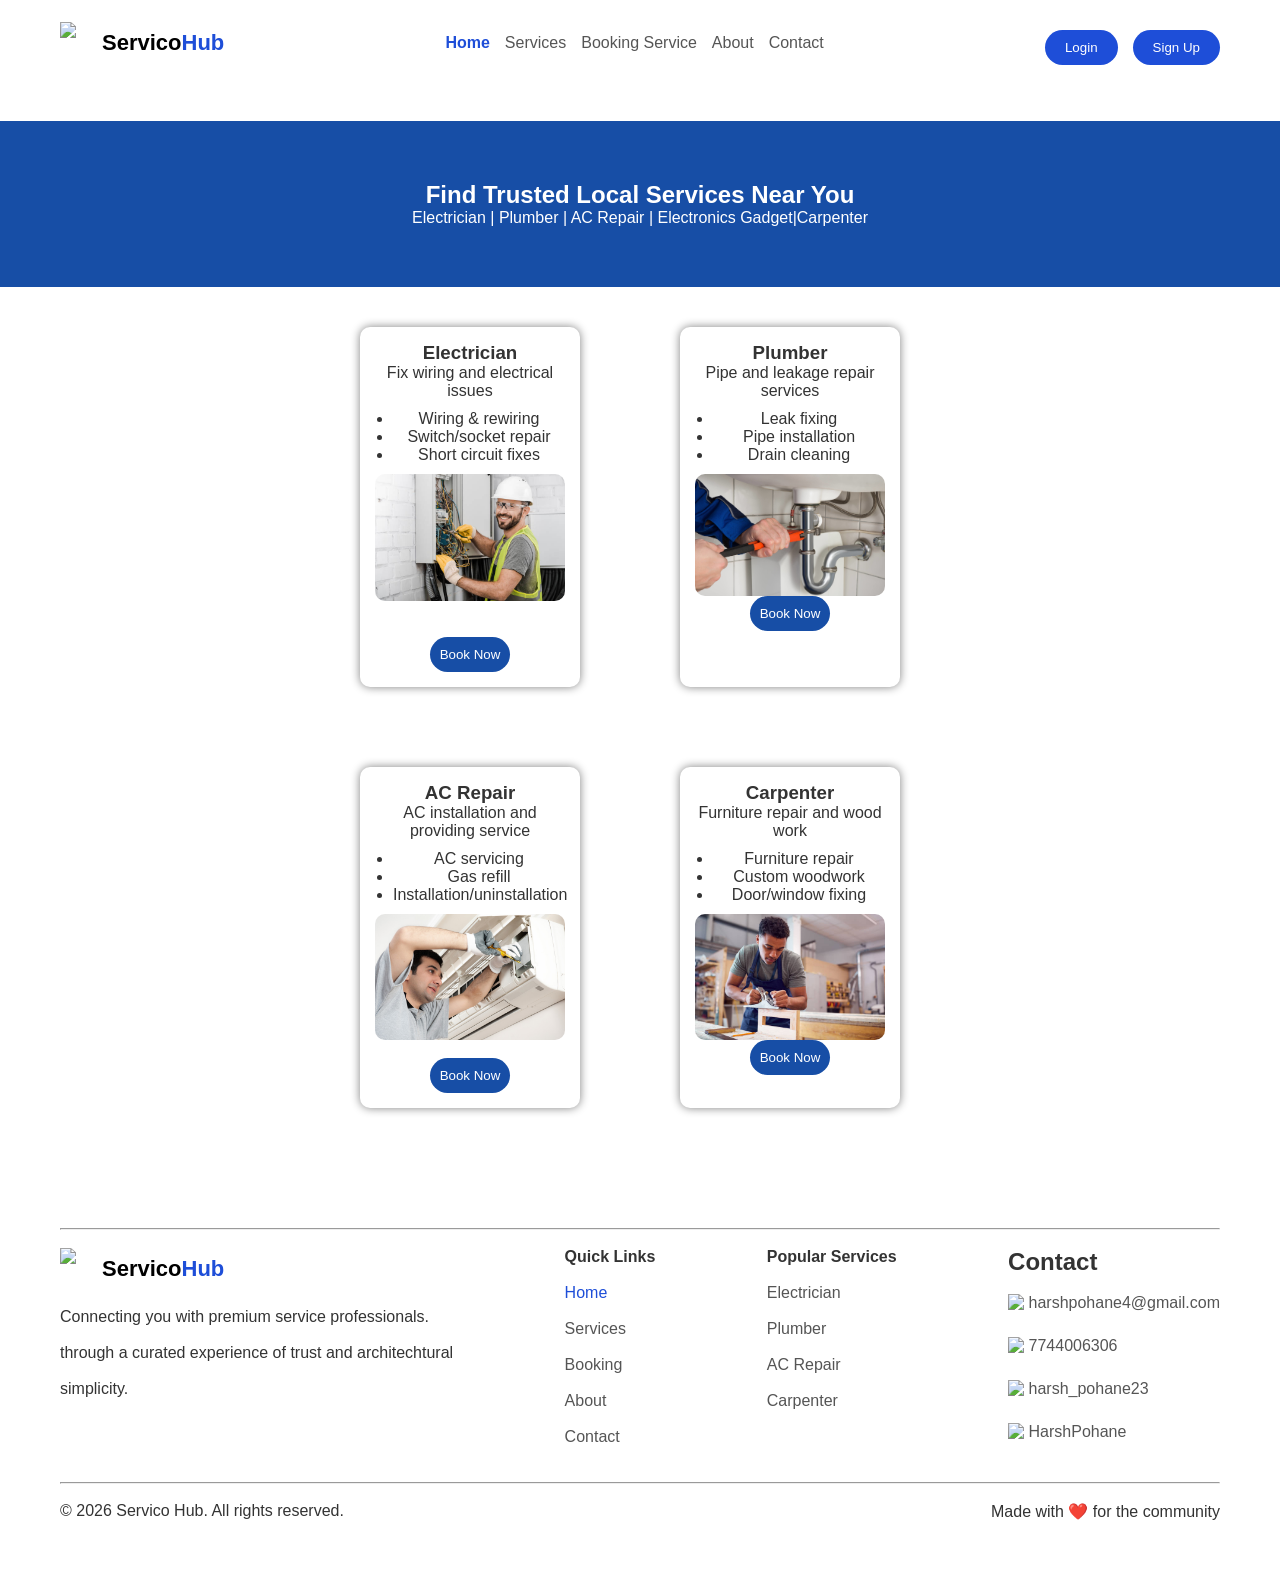
==== index.html @ 4ee557d3 "add readme.md file" ====
<!DOCTYPE html>
<html>
<head>
<title>Local Services Finder</title>
<link rel="stylesheet" href="./css/header-footer.css">
<link rel="stylesheet" href="./css/home.css">
</head>

<body>

<header class="navbar">
  <div class="logo">
    <img src="https://img.icons8.com/fluency/48/service.png" alt="logo">
   <a href="./index.html" class="logo-decoration"> <span style="color:black;">Servico</span><span style="color:#1e4ed8;">Hub</span></a>
  </div>
  <nav>
    <a href="./index.html"class="active">Home</a>
    <a href="./pages/service.html">Services</a>
     <a href="./pages/booking.html">Booking Service</a>
    <a href="./pages/about.html">About</a>
    <a href="./pages/contact.html" >Contact</a>
  </nav>
   <nav>
  <button class="btn-primary">Login</button>
  <button class="btn-primary">Sign Up</button>
  </nav>
</header><br><br>
<!--ServicesNames-->
<section class="ServicesNames">
<h2>Find Trusted Local Services Near You</h2>
<p>Electrician | Plumber | AC Repair | Electronics Gadget|Carpenter</p>
</section>

<!-- Services Cards -->
<section class="services">

<div class="card">
<h3>Electrician</h3>
<p>Fix wiring and electrical issues</p>
  <ul>
    <li>Wiring & rewiring</li>
    <li>Switch/socket repair</li>
    <li>Short circuit fixes</li>
  </ul>
<img src="../images/electrician.png" alt="Electrician">
<br>
<br>
<a href="booking.html"><button>Book Now</button></a>
</div>

<div class="card">
<h3>Plumber</h3>
<p>Pipe and leakage repair services</p>
  <ul>
    <li>Leak fixing</li>
    <li>Pipe installation</li>
    <li>Drain cleaning</li>
  </ul>
<img src="../images/plumbing.png" alt="Plumbing">
<a href="booking.html"><button>Book Now</button></a>
</div>

<div class="card">
<h3>AC Repair</h3>
<p>AC installation and providing service</p>
  <ul>
    <li>AC servicing</li>
    <li>Gas refill</li>
    <li>Installation/uninstallation</li>
  </ul>
<img src="../images/ac-repair.png" alt="AC Repair">
</br>
<a href="booking.html"><button>Book Now</button></a>
</div>

<div class="card">
<h3>Carpenter</h3>
<p>Furniture repair and wood work</p>
  <ul>
    <li>Furniture repair</li>
    <li>Custom woodwork</li>
    <li>Door/window fixing</li>
  </ul>
<img src="../images/carpentry.png" alt="Carpentry">
<a href="booking.html"><button>Book Now</button></a>
</div>

</section>
<footer><hr><br>
  <div class="footer-container">

    <div class="footer-brand">
      <div class="logo">
    <img src="https://img.icons8.com/fluency/48/service.png" alt="logo">
   <a href="./index.html" class="logo-decoration"> <span style="color:black;">Servico<span style="color:#1e4ed8;">Hub</span></span></a>
  </div><br>
      <p>Connecting you with premium service professionals.<br><br>
        through a curated experience of trust and architechtural <br><br> simplicity.
      </p>
    </div>

    <div>
      <h4>Quick Links</h4><br>
      <p><a href="./index.html" class="active-open">Home</a></p><br>
      <p><a href="./pages/service.html" class="text-color">Services</a></p><br>
      <p><a href="./pages/booking.html" class="text-color">Booking</a></p><br>
      <p><a href="./pages/about.html" class="text-color">About</a></p><br>
      <p><a href="./pages/contact.html" class="text-color">Contact</a></p><br>
    </div>

    <div>
      <h4>Popular Services</h4><br>
      <p><a href="./pages/service.html#Electrician" class="text-color">Electrician</a></p><br>
      <p><a href="./pages/service.html#Plumber" class="text-color">Plumber</a></p><br>
      <p><a href="./pages/service.html#AC Repair" class="text-color">AC Repair</a></p><br>
      <p><a href="./pages/service.html#Carpenter" class="text-color">Carpenter</a></p><br>
    </div> 
  <div >
        <h2>Contact</h2><br>
        <div class="footer-contact">
          <img src="./images/contactmail.jpg" height="25px"/>&nbsp;
        <p><a href="mailto:harshpohane4@gmail.com" class="text-color">harshpohane4@gmail.com</a> </p></div><br>
        <div class="footer-contact">
           <img src="./images/contactphone.png" height="25px"/>&nbsp; 
        <p><a href="tel:7744006306" class="text-color">7744006306</a></p><br>
        </div><br>
        <div class="footer-contact">
           <img src="./images/instagram.png" height="25px"/>&nbsp; 
        <p><a href="http://www.instagram.com/yourusername" target="_blank" class="text-color">harsh_pohane23</a></p><br>
        </div><br>
        <div class="footer-contact">
           <img src="./images/github.png" height="25px"/>&nbsp; 
        <p><a href="https://github.com/HarshPohane" class="text-color">HarshPohane
</a></p><br>
        </div>
      </div>
  </div><br>
  <hr><br>
  <div class="copyright">
  <p>© 2026 Servico Hub. All rights reserved.</p>
  <p>Made with ❤️ for the community</p>
  </div><br>
</footer>

</body>
</html>
---- css/header-footer.css ----
* {
  margin: 0;
  padding: 0;
  box-sizing: border-box;
  font-family: Arial, sans-serif;
}

body {
  background: #f5f7fb;
  color: #333;
}

.navbar {
  display: flex;
  justify-content: space-between;
  align-items: center;
  padding: 20px 60px;
  background: white;
  flex-wrap: wrap;
}

.logo {
  display: flex;
  align-items: center;
  gap: 10px;
  font-weight: bold;
  font-size: 20px;
}

.logo img {
  width: 32px;
}

nav {
  display: flex;
  gap: 15px;
}

nav a {
  text-decoration: none;
  color: #555;
}

nav .active {
  color: #1e4ed8;
  font-weight: bold;
}

.btn-primary {
  background: #1e4ed8;
  color: white;
  padding: 10px 20px;
  border: none;
  border-radius: 25px;
  cursor: pointer;
}
footer {
  padding: 40px 60px;
  margin-top: 40px;
}

.footer-container {

  display: flex;
  justify-content: space-between;
  gap: 5px;
}

footer input {
  padding: 10px;
  width: 100%;
  margin: 10px 0;
}

footer .btn-primary {
  width: 100%;
}
.servico{
   gap: 1px;
}
.text-color{
    text-decoration: none;
    color: #555;
}
  .footer-contact{
    display: flex;
  }
  .copyright{
    display: flex;
    justify-content: space-between;

  }
  .logo-decoration{
text-decoration: none;
  }
 @media (max-width: 992px) {
  .contact-container {
    flex-direction: column;
  }

  .footer-container {
    flex-wrap: wrap;
  }

  .hero h1 {
    font-size: 36px;
  }
}
.active-open{
    text-decoration: none;
    color:#1e4ed8;
  }

@media (max-width: 600px) {
  .navbar {
    padding: 15px 20px;
    flex-direction: column;
    align-items: flex-start;
    gap: 10px;
  }

  nav {
    flex-wrap: wrap;
  }

  .hero {
    padding: 20px;
  }

  .hero h1 {
    font-size: 28px;
  }

  .hero p {
    font-size: 14px;
  }

  .contact-container {
    padding: 20px;
  }

  .row {
    flex-direction: column;
  }

  footer {
    padding: 20px;
  }

  .footer-container {
    flex-direction: column;
  }
}
---- css/home.css ----
/* Body */
body{
font-family: Arial;
margin:0;
background:white;
}


.logo{
color:white;
font-size:22px;
font-weight:bold;
}

.nav-links a{
color:white;
text-decoration:none;
margin:0 10px;
}

.nav-links a:hover{
color:#F97A00;
}

/* ServicesNames Section */
.ServicesNames{
background: #174ea6;
color:white;
text-align:center;
padding:60px;
}

/* Services Section */
.services{
display:grid;
grid-template-columns: repeat(2, 240px);

justify-content:center;
gap:80px;
padding:40px;

}

/* Card Design */
.card{
background:white;
width:220px;
padding:15px;
text-align:center;
border-radius:10px;
box-shadow:0 0 10px gray;

display: flex;
  flex-direction: column;
  
}

.card img{
width:100%;
border-radius:10px;
}

.card ul {
  padding-left: 18px;
  margin: 10px 0;
}

.card button {
  margin-top: auto;
}
/* Button */
button{
background:#174ea6;
color:white;
border:none;
padding:10px;
cursor:pointer;
margin-top:10px;
border-radius: 30px;
}

button:hover{
background:;
}
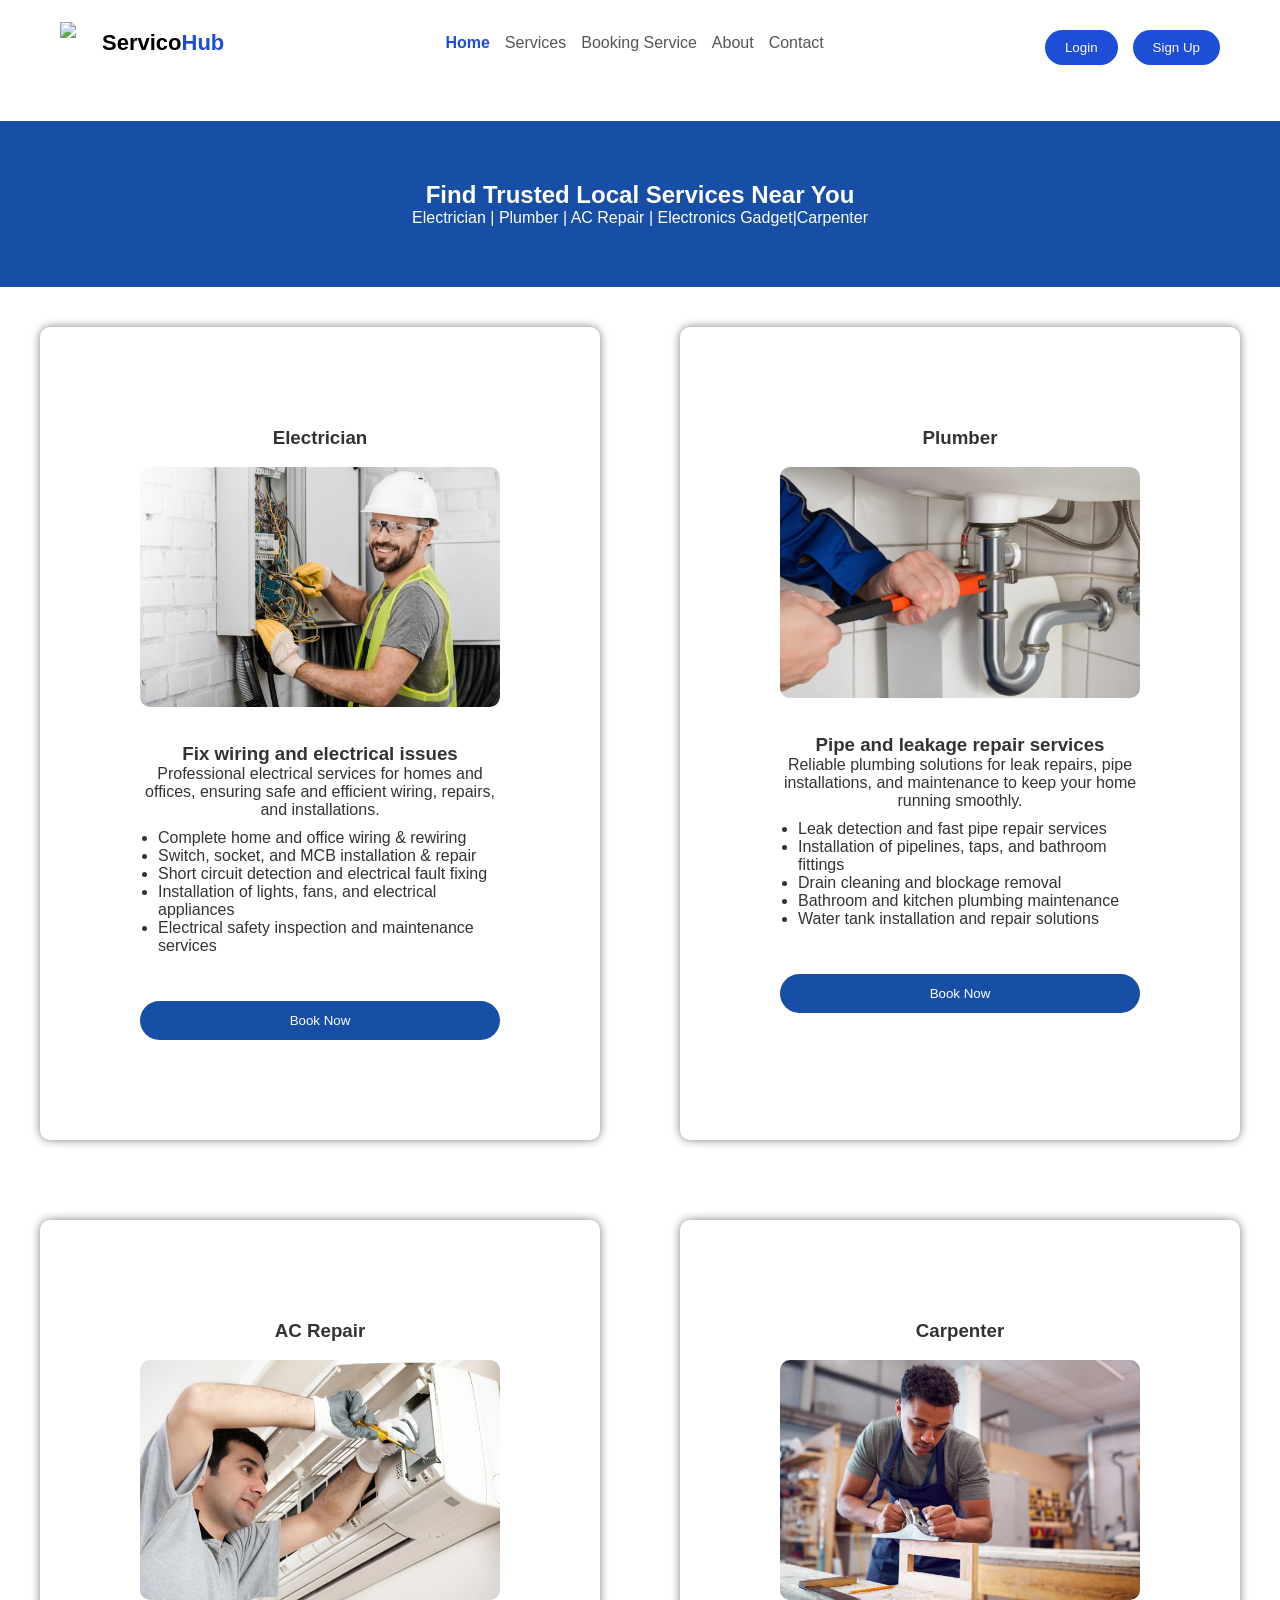
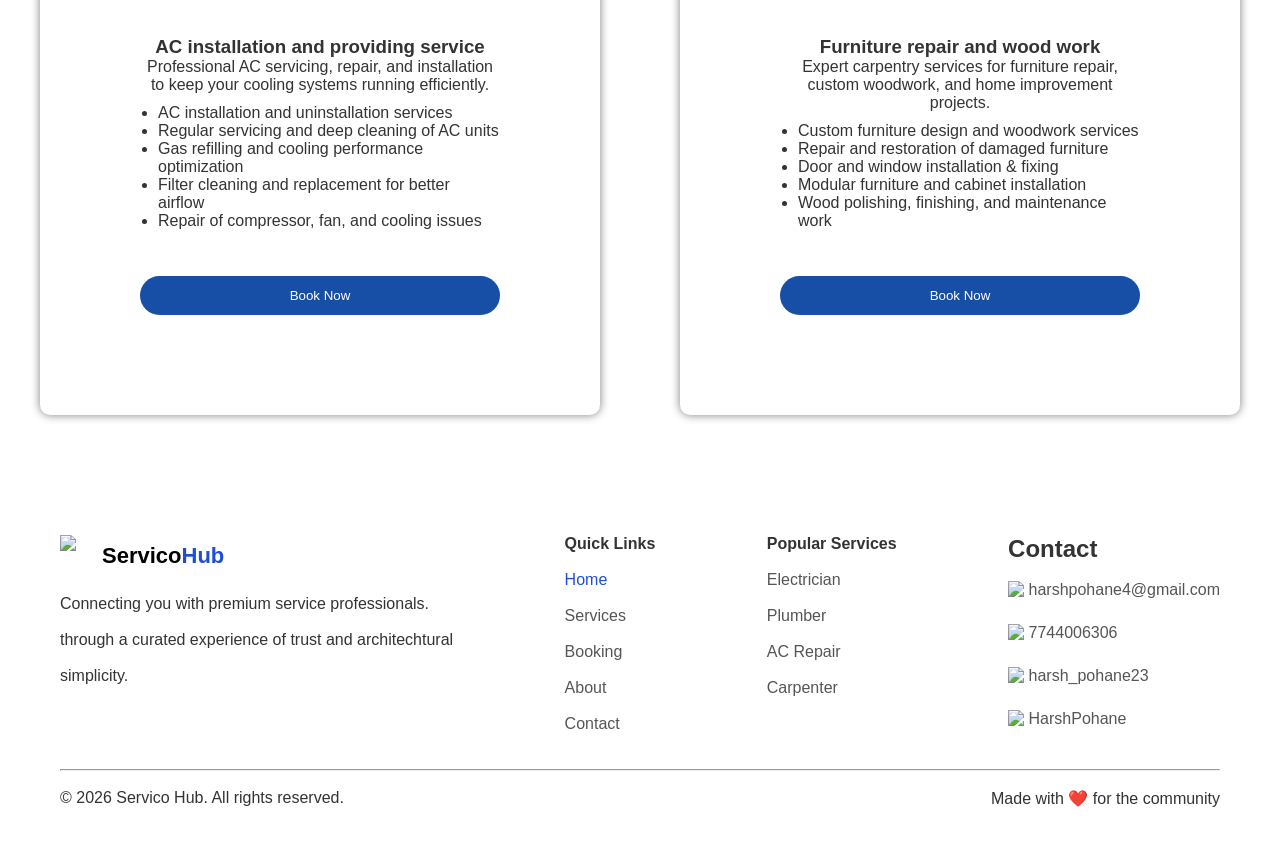
==== commit bb9af797: "added css changes for description allignment" ====
--- a/index.html
+++ b/index.html
@@ -35,58 +35,73 @@
 <section class="services">
 
 <div class="card">
-<h3>Electrician</h3>
-<p>Fix wiring and electrical issues</p>
-  <ul>
-    <li>Wiring & rewiring</li>
-    <li>Switch/socket repair</li>
-    <li>Short circuit fixes</li>
-  </ul>
-<img src="../images/electrician.png" alt="Electrician">
+<h3>Electrician</h3><br>
+<img src="../images/electrician.png" alt="Electrician" class="card-image"><br><br>
+<h3>Fix wiring and electrical issues</h3>
+<p>Professional electrical services for homes and offices, ensuring safe and efficient wiring, repairs, and installations.</p>
+<ul>
+  <li>Complete home and office wiring & rewiring</li>
+  <li>Switch, socket, and MCB installation & repair</li>
+  <li>Short circuit detection and electrical fault fixing</li>
+  <li>Installation of lights, fans, and electrical appliances</li>
+  <li>Electrical safety inspection and maintenance services</li>
+</ul>
 <br>
 <br>
 <a href="booking.html"><button>Book Now</button></a>
 </div>
 
 <div class="card">
-<h3>Plumber</h3>
-<p>Pipe and leakage repair services</p>
-  <ul>
-    <li>Leak fixing</li>
-    <li>Pipe installation</li>
-    <li>Drain cleaning</li>
-  </ul>
-<img src="../images/plumbing.png" alt="Plumbing">
+<h3>Plumber</h3><br>
+<img src="../images/plumbing.png" alt="Plumbing"><br><br>
+<h3>Pipe and leakage repair services</h3>
+<p>Reliable plumbing solutions for leak repairs, pipe installations, and maintenance to keep your home running smoothly.</p>
+<ul>
+  <li>Leak detection and fast pipe repair services</li>
+  <li>Installation of pipelines, taps, and bathroom fittings</li>
+  <li>Drain cleaning and blockage removal</li>
+  <li>Bathroom and kitchen plumbing maintenance</li>
+  <li>Water tank installation and repair solutions</li>
+</ul>
+<br><br>
 <a href="booking.html"><button>Book Now</button></a>
 </div>
 
 <div class="card">
-<h3>AC Repair</h3>
-<p>AC installation and providing service</p>
-  <ul>
-    <li>AC servicing</li>
-    <li>Gas refill</li>
-    <li>Installation/uninstallation</li>
-  </ul>
-<img src="../images/ac-repair.png" alt="AC Repair">
-</br>
+<h3>AC Repair</h3><br>
+<img src="../images/ac-repair.png" alt="AC Repair"><br><br>
+<h3>AC installation and providing service</h3>
+<p>Professional AC servicing, repair, and installation to keep your cooling systems running efficiently.</p>
+<ul>
+  <li>AC installation and uninstallation services</li>
+  <li>Regular servicing and deep cleaning of AC units</li>
+  <li>Gas refilling and cooling performance optimization</li>
+  <li>Filter cleaning and replacement for better airflow</li>
+  <li>Repair of compressor, fan, and cooling issues</li>
+</ul>
+
+</br><br>
 <a href="booking.html"><button>Book Now</button></a>
 </div>
 
 <div class="card">
-<h3>Carpenter</h3>
-<p>Furniture repair and wood work</p>
-  <ul>
-    <li>Furniture repair</li>
-    <li>Custom woodwork</li>
-    <li>Door/window fixing</li>
-  </ul>
-<img src="../images/carpentry.png" alt="Carpentry">
+<h3>Carpenter</h3><br>
+<img src="../images/carpentry.png" alt="Carpentry"><br><br>
+<h3>Furniture repair and wood work</h3>
+<p>Expert carpentry services for furniture repair, custom woodwork, and home improvement projects.</p>
+<ul>
+  <li>Custom furniture design and woodwork services</li>
+  <li>Repair and restoration of damaged furniture</li>
+  <li>Door and window installation & fixing</li>
+  <li>Modular furniture and cabinet installation</li>
+  <li>Wood polishing, finishing, and maintenance work</li>
+</ul>
+<br><br>
 <a href="booking.html"><button>Book Now</button></a>
 </div>
 
 </section>
-<footer><hr><br>
+<footer>
   <div class="footer-container">
 
     <div class="footer-brand">
--- a/css/home.css
+++ b/css/home.css
@@ -33,7 +33,7 @@
 /* Services Section */
 .services{
 display:grid;
-grid-template-columns: repeat(2, 240px);
+grid-template-columns: repeat(2, 1fr);
 
 justify-content:center;
 gap:80px;
@@ -44,8 +44,8 @@
 /* Card Design */
 .card{
 background:white;
-width:220px;
-padding:15px;
+width: 100%; 
+padding:100px;
 text-align:center;
 border-radius:10px;
 box-shadow:0 0 10px gray;
@@ -60,13 +60,18 @@
 border-radius:10px;
 }
 
+
 .card ul {
   padding-left: 18px;
   margin: 10px 0;
+  text-align: left;
 }
 
 .card button {
   margin-top: auto;
+  padding: 12px;
+  border-radius: 25px;
+  width: 100%; 
 }
 /* Button */
 button{
@@ -79,6 +84,3 @@
 border-radius: 30px;
 }
 
-button:hover{
-background:;
-}
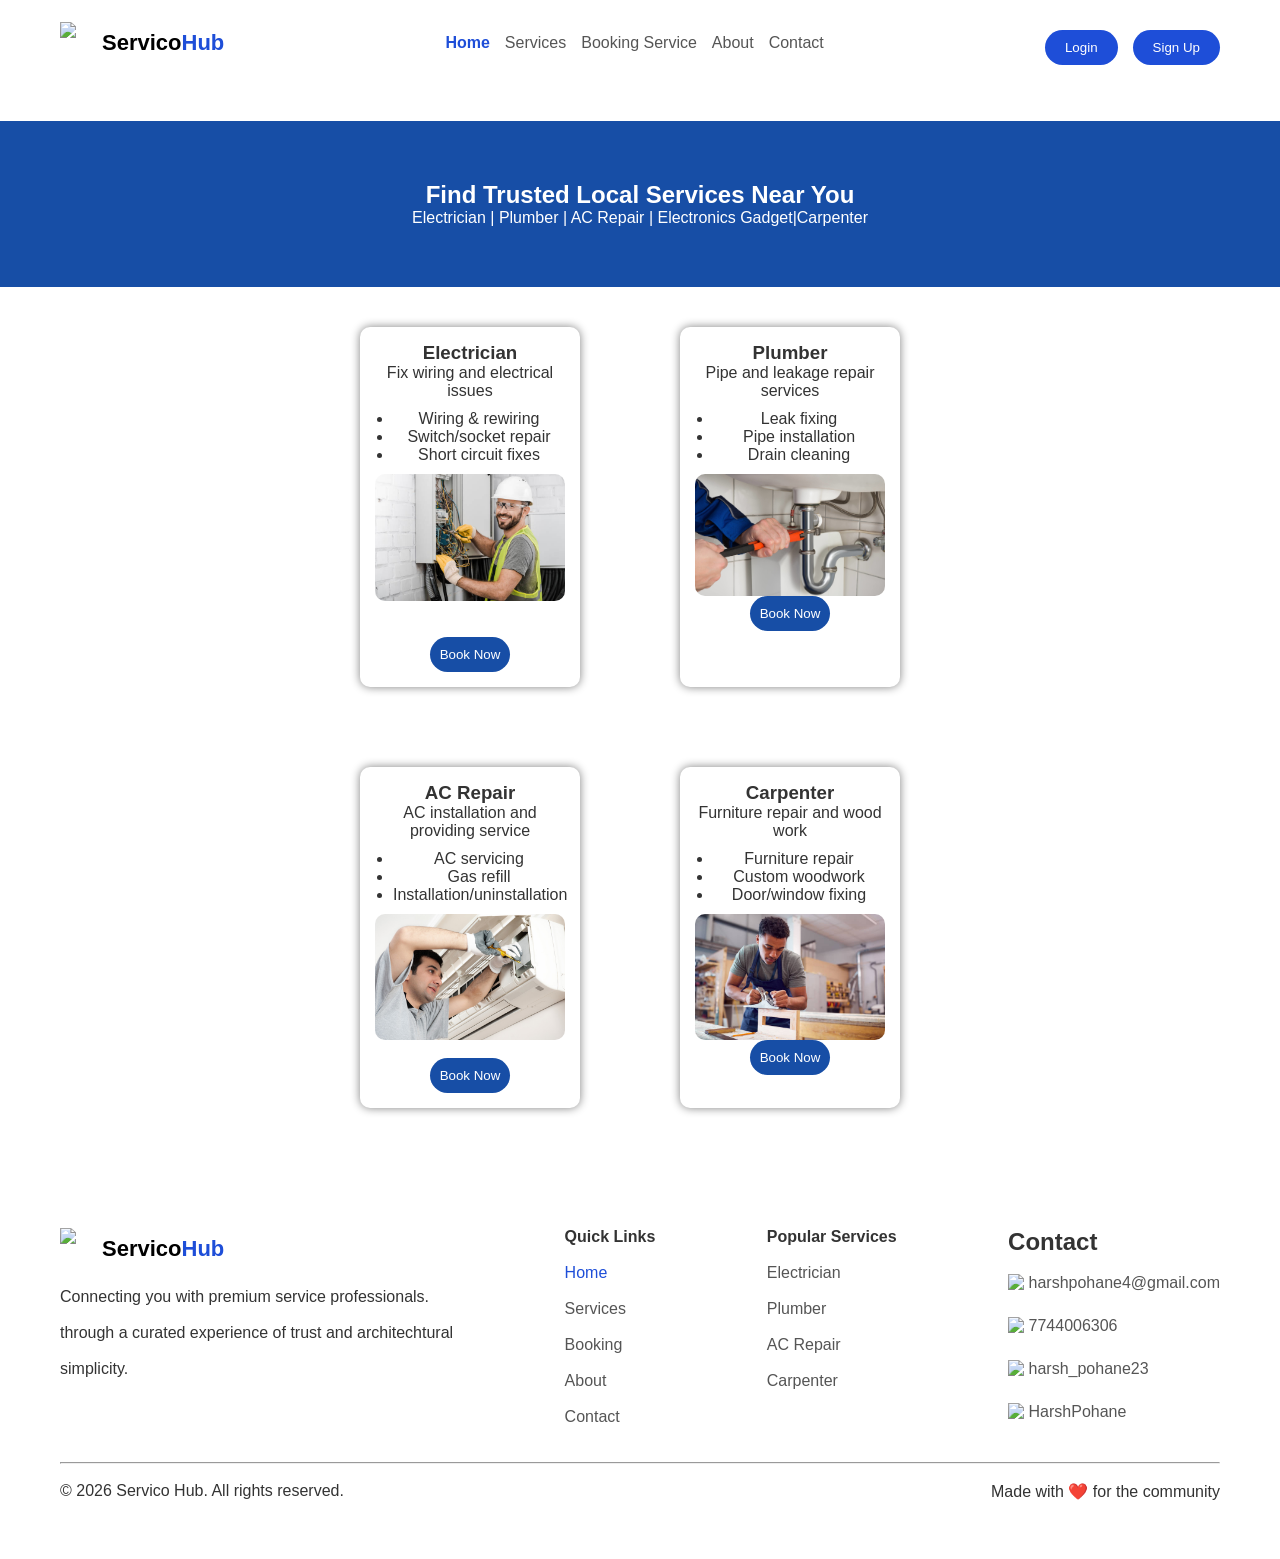
==== commit a371b887: "Merge branch 'HarshPohane:main' into main" ====
--- a/index.html
+++ b/index.html
@@ -35,68 +35,53 @@
 <section class="services">
 
 <div class="card">
-<h3>Electrician</h3><br>
-<img src="../images/electrician.png" alt="Electrician" class="card-image"><br><br>
-<h3>Fix wiring and electrical issues</h3>
-<p>Professional electrical services for homes and offices, ensuring safe and efficient wiring, repairs, and installations.</p>
-<ul>
-  <li>Complete home and office wiring & rewiring</li>
-  <li>Switch, socket, and MCB installation & repair</li>
-  <li>Short circuit detection and electrical fault fixing</li>
-  <li>Installation of lights, fans, and electrical appliances</li>
-  <li>Electrical safety inspection and maintenance services</li>
-</ul>
+<h3>Electrician</h3>
+<p>Fix wiring and electrical issues</p>
+  <ul>
+    <li>Wiring & rewiring</li>
+    <li>Switch/socket repair</li>
+    <li>Short circuit fixes</li>
+  </ul>
+<img src="../images/electrician.png" alt="Electrician">
 <br>
 <br>
 <a href="booking.html"><button>Book Now</button></a>
 </div>
 
 <div class="card">
-<h3>Plumber</h3><br>
-<img src="../images/plumbing.png" alt="Plumbing"><br><br>
-<h3>Pipe and leakage repair services</h3>
-<p>Reliable plumbing solutions for leak repairs, pipe installations, and maintenance to keep your home running smoothly.</p>
-<ul>
-  <li>Leak detection and fast pipe repair services</li>
-  <li>Installation of pipelines, taps, and bathroom fittings</li>
-  <li>Drain cleaning and blockage removal</li>
-  <li>Bathroom and kitchen plumbing maintenance</li>
-  <li>Water tank installation and repair solutions</li>
-</ul>
-<br><br>
+<h3>Plumber</h3>
+<p>Pipe and leakage repair services</p>
+  <ul>
+    <li>Leak fixing</li>
+    <li>Pipe installation</li>
+    <li>Drain cleaning</li>
+  </ul>
+<img src="../images/plumbing.png" alt="Plumbing">
 <a href="booking.html"><button>Book Now</button></a>
 </div>
 
 <div class="card">
-<h3>AC Repair</h3><br>
-<img src="../images/ac-repair.png" alt="AC Repair"><br><br>
-<h3>AC installation and providing service</h3>
-<p>Professional AC servicing, repair, and installation to keep your cooling systems running efficiently.</p>
-<ul>
-  <li>AC installation and uninstallation services</li>
-  <li>Regular servicing and deep cleaning of AC units</li>
-  <li>Gas refilling and cooling performance optimization</li>
-  <li>Filter cleaning and replacement for better airflow</li>
-  <li>Repair of compressor, fan, and cooling issues</li>
-</ul>
-
-</br><br>
+<h3>AC Repair</h3>
+<p>AC installation and providing service</p>
+  <ul>
+    <li>AC servicing</li>
+    <li>Gas refill</li>
+    <li>Installation/uninstallation</li>
+  </ul>
+<img src="../images/ac-repair.png" alt="AC Repair">
+</br>
 <a href="booking.html"><button>Book Now</button></a>
 </div>
 
 <div class="card">
-<h3>Carpenter</h3><br>
-<img src="../images/carpentry.png" alt="Carpentry"><br><br>
-<h3>Furniture repair and wood work</h3>
-<p>Expert carpentry services for furniture repair, custom woodwork, and home improvement projects.</p>
-<ul>
-  <li>Custom furniture design and woodwork services</li>
-  <li>Repair and restoration of damaged furniture</li>
-  <li>Door and window installation & fixing</li>
-  <li>Modular furniture and cabinet installation</li>
-  <li>Wood polishing, finishing, and maintenance work</li>
-</ul>
-<br><br>
+<h3>Carpenter</h3>
+<p>Furniture repair and wood work</p>
+  <ul>
+    <li>Furniture repair</li>
+    <li>Custom woodwork</li>
+    <li>Door/window fixing</li>
+  </ul>
+<img src="../images/carpentry.png" alt="Carpentry">
 <a href="booking.html"><button>Book Now</button></a>
 </div>
 
--- a/css/home.css
+++ b/css/home.css
@@ -33,7 +33,7 @@
 /* Services Section */
 .services{
 display:grid;
-grid-template-columns: repeat(2, 1fr);
+grid-template-columns: repeat(2, 240px);
 
 justify-content:center;
 gap:80px;
@@ -44,8 +44,8 @@
 /* Card Design */
 .card{
 background:white;
-width: 100%; 
-padding:100px;
+width:220px;
+padding:15px;
 text-align:center;
 border-radius:10px;
 box-shadow:0 0 10px gray;
@@ -60,18 +60,13 @@
 border-radius:10px;
 }
 
-
 .card ul {
   padding-left: 18px;
   margin: 10px 0;
-  text-align: left;
 }
 
 .card button {
   margin-top: auto;
-  padding: 12px;
-  border-radius: 25px;
-  width: 100%; 
 }
 /* Button */
 button{
@@ -84,3 +79,6 @@
 border-radius: 30px;
 }
 
+button:hover{
+background:;
+}
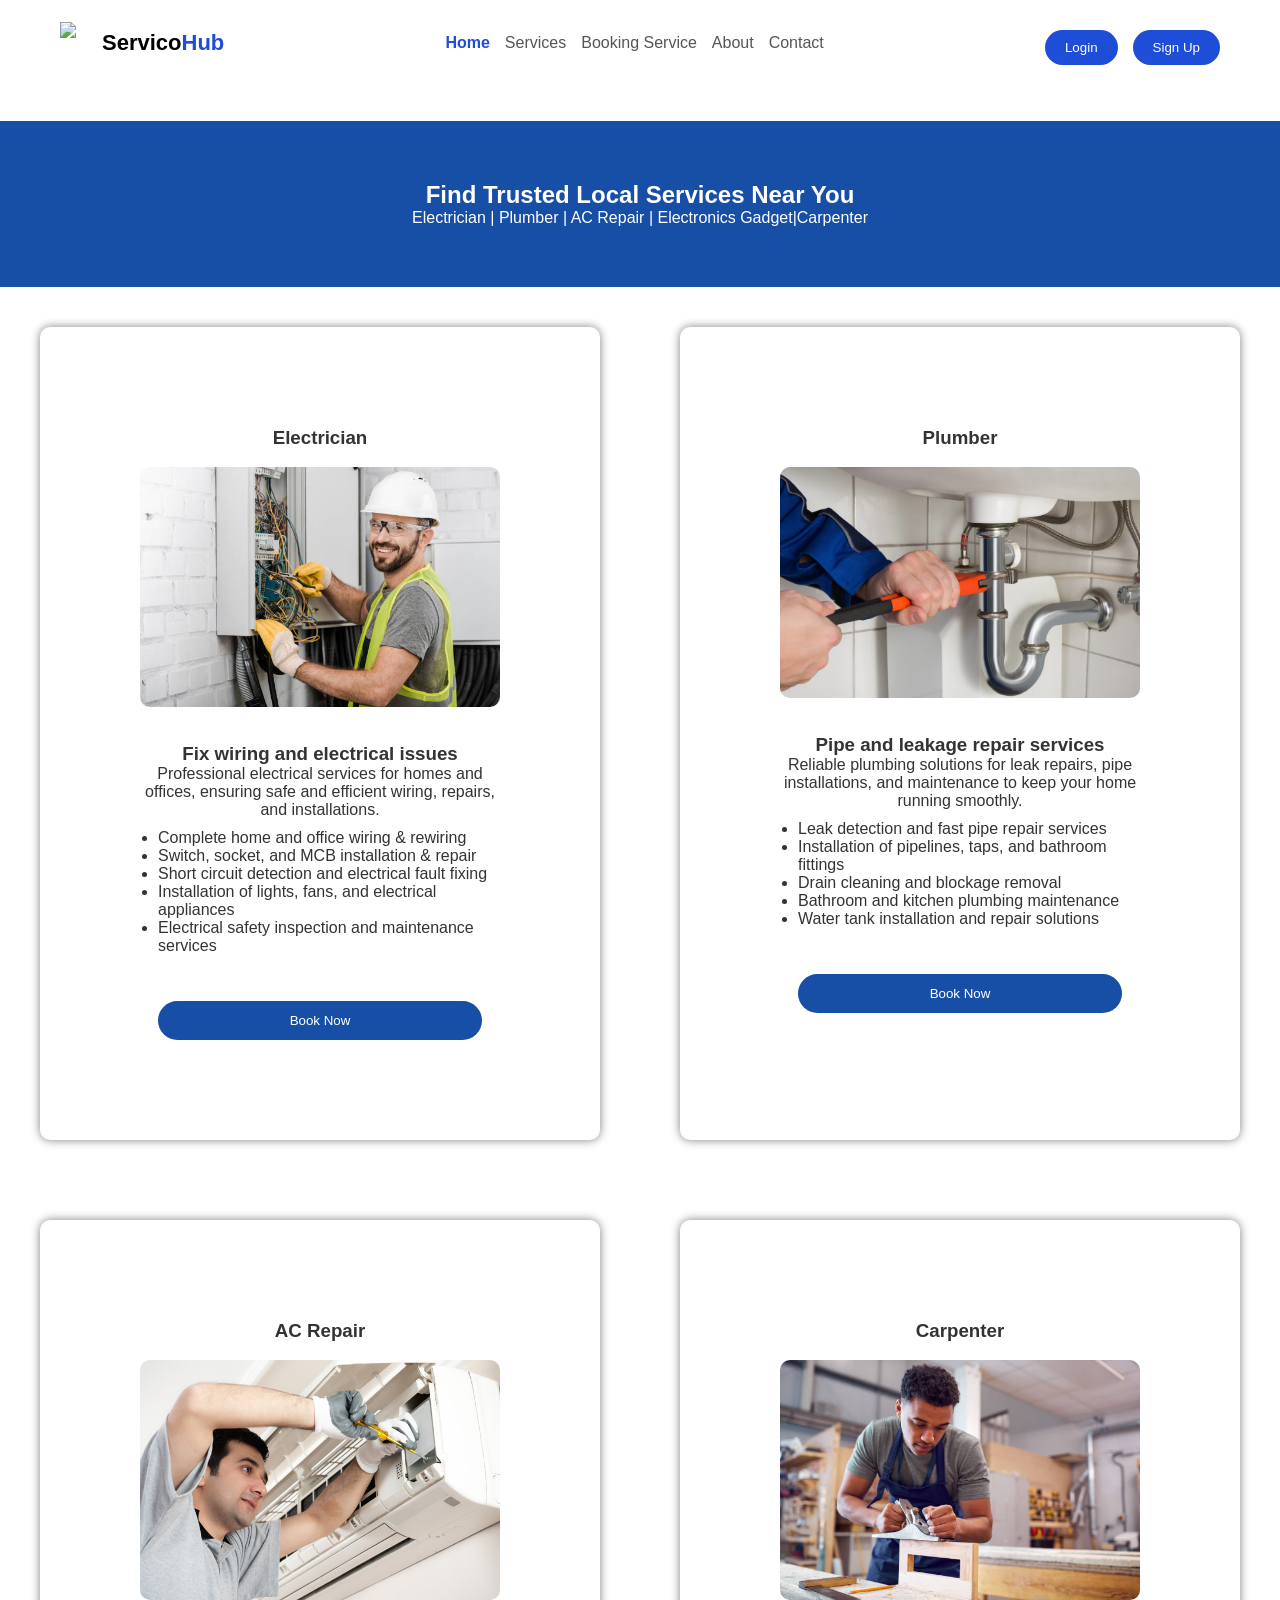
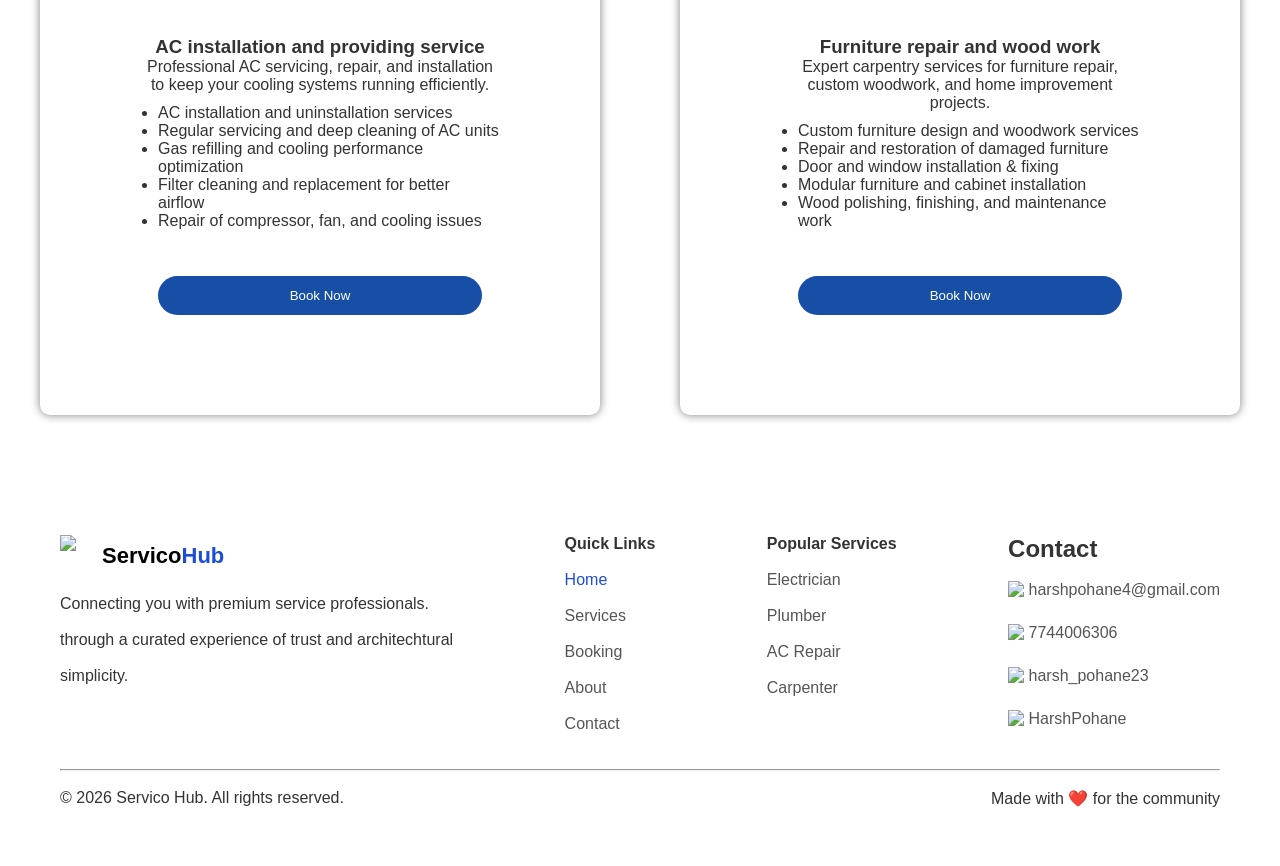
==== commit 2950d86d: "Merge pull request #21 from Mayuritile18/main Making card changes with description and css" ====
--- a/index.html
+++ b/index.html
@@ -35,53 +35,68 @@
 <section class="services">
 
 <div class="card">
-<h3>Electrician</h3>
-<p>Fix wiring and electrical issues</p>
-  <ul>
-    <li>Wiring & rewiring</li>
-    <li>Switch/socket repair</li>
-    <li>Short circuit fixes</li>
-  </ul>
-<img src="../images/electrician.png" alt="Electrician">
+<h3>Electrician</h3><br>
+<img src="images/electrician.png" alt="Electrician" class="card-image"><br><br>
+<h3>Fix wiring and electrical issues</h3>
+<p>Professional electrical services for homes and offices, ensuring safe and efficient wiring, repairs, and installations.</p>
+<ul>
+  <li>Complete home and office wiring & rewiring</li>
+  <li>Switch, socket, and MCB installation & repair</li>
+  <li>Short circuit detection and electrical fault fixing</li>
+  <li>Installation of lights, fans, and electrical appliances</li>
+  <li>Electrical safety inspection and maintenance services</li>
+</ul>
 <br>
 <br>
 <a href="booking.html"><button>Book Now</button></a>
 </div>
 
 <div class="card">
-<h3>Plumber</h3>
-<p>Pipe and leakage repair services</p>
-  <ul>
-    <li>Leak fixing</li>
-    <li>Pipe installation</li>
-    <li>Drain cleaning</li>
-  </ul>
-<img src="../images/plumbing.png" alt="Plumbing">
+<h3>Plumber</h3><br>
+<img src="images/plumbing.png" alt="Plumbing"><br><br>
+<h3>Pipe and leakage repair services</h3>
+<p>Reliable plumbing solutions for leak repairs, pipe installations, and maintenance to keep your home running smoothly.</p>
+<ul>
+  <li>Leak detection and fast pipe repair services</li>
+  <li>Installation of pipelines, taps, and bathroom fittings</li>
+  <li>Drain cleaning and blockage removal</li>
+  <li>Bathroom and kitchen plumbing maintenance</li>
+  <li>Water tank installation and repair solutions</li>
+</ul>
+<br><br>
 <a href="booking.html"><button>Book Now</button></a>
 </div>
 
 <div class="card">
-<h3>AC Repair</h3>
-<p>AC installation and providing service</p>
-  <ul>
-    <li>AC servicing</li>
-    <li>Gas refill</li>
-    <li>Installation/uninstallation</li>
-  </ul>
-<img src="../images/ac-repair.png" alt="AC Repair">
-</br>
+<h3>AC Repair</h3><br>
+<img src="images/ac-repair.png" alt="AC Repair"><br><br>
+<h3>AC installation and providing service</h3>
+<p>Professional AC servicing, repair, and installation to keep your cooling systems running efficiently.</p>
+<ul>
+  <li>AC installation and uninstallation services</li>
+  <li>Regular servicing and deep cleaning of AC units</li>
+  <li>Gas refilling and cooling performance optimization</li>
+  <li>Filter cleaning and replacement for better airflow</li>
+  <li>Repair of compressor, fan, and cooling issues</li>
+</ul>
+
+</br><br>
 <a href="booking.html"><button>Book Now</button></a>
 </div>
 
 <div class="card">
-<h3>Carpenter</h3>
-<p>Furniture repair and wood work</p>
-  <ul>
-    <li>Furniture repair</li>
-    <li>Custom woodwork</li>
-    <li>Door/window fixing</li>
-  </ul>
-<img src="../images/carpentry.png" alt="Carpentry">
+<h3>Carpenter</h3><br>
+<img src="images/carpentry.png" alt="Carpentry"><br><br>
+<h3>Furniture repair and wood work</h3>
+<p>Expert carpentry services for furniture repair, custom woodwork, and home improvement projects.</p>
+<ul>
+  <li>Custom furniture design and woodwork services</li>
+  <li>Repair and restoration of damaged furniture</li>
+  <li>Door and window installation & fixing</li>
+  <li>Modular furniture and cabinet installation</li>
+  <li>Wood polishing, finishing, and maintenance work</li>
+</ul>
+<br><br>
 <a href="booking.html"><button>Book Now</button></a>
 </div>
 
--- a/css/home.css
+++ b/css/home.css
@@ -33,7 +33,7 @@
 /* Services Section */
 .services{
 display:grid;
-grid-template-columns: repeat(2, 240px);
+grid-template-columns: repeat(2, 1fr);
 
 justify-content:center;
 gap:80px;
@@ -44,8 +44,8 @@
 /* Card Design */
 .card{
 background:white;
-width:220px;
-padding:15px;
+width: 100%; 
+padding:100px;
 text-align:center;
 border-radius:10px;
 box-shadow:0 0 10px gray;
@@ -60,13 +60,18 @@
 border-radius:10px;
 }
 
+
 .card ul {
   padding-left: 18px;
   margin: 10px 0;
+  text-align: left;
 }
 
 .card button {
   margin-top: auto;
+  padding: 12px;
+  border-radius: 25px;
+  width: 90%; 
 }
 /* Button */
 button{
@@ -79,6 +84,3 @@
 border-radius: 30px;
 }
 
-button:hover{
-background:;
-}
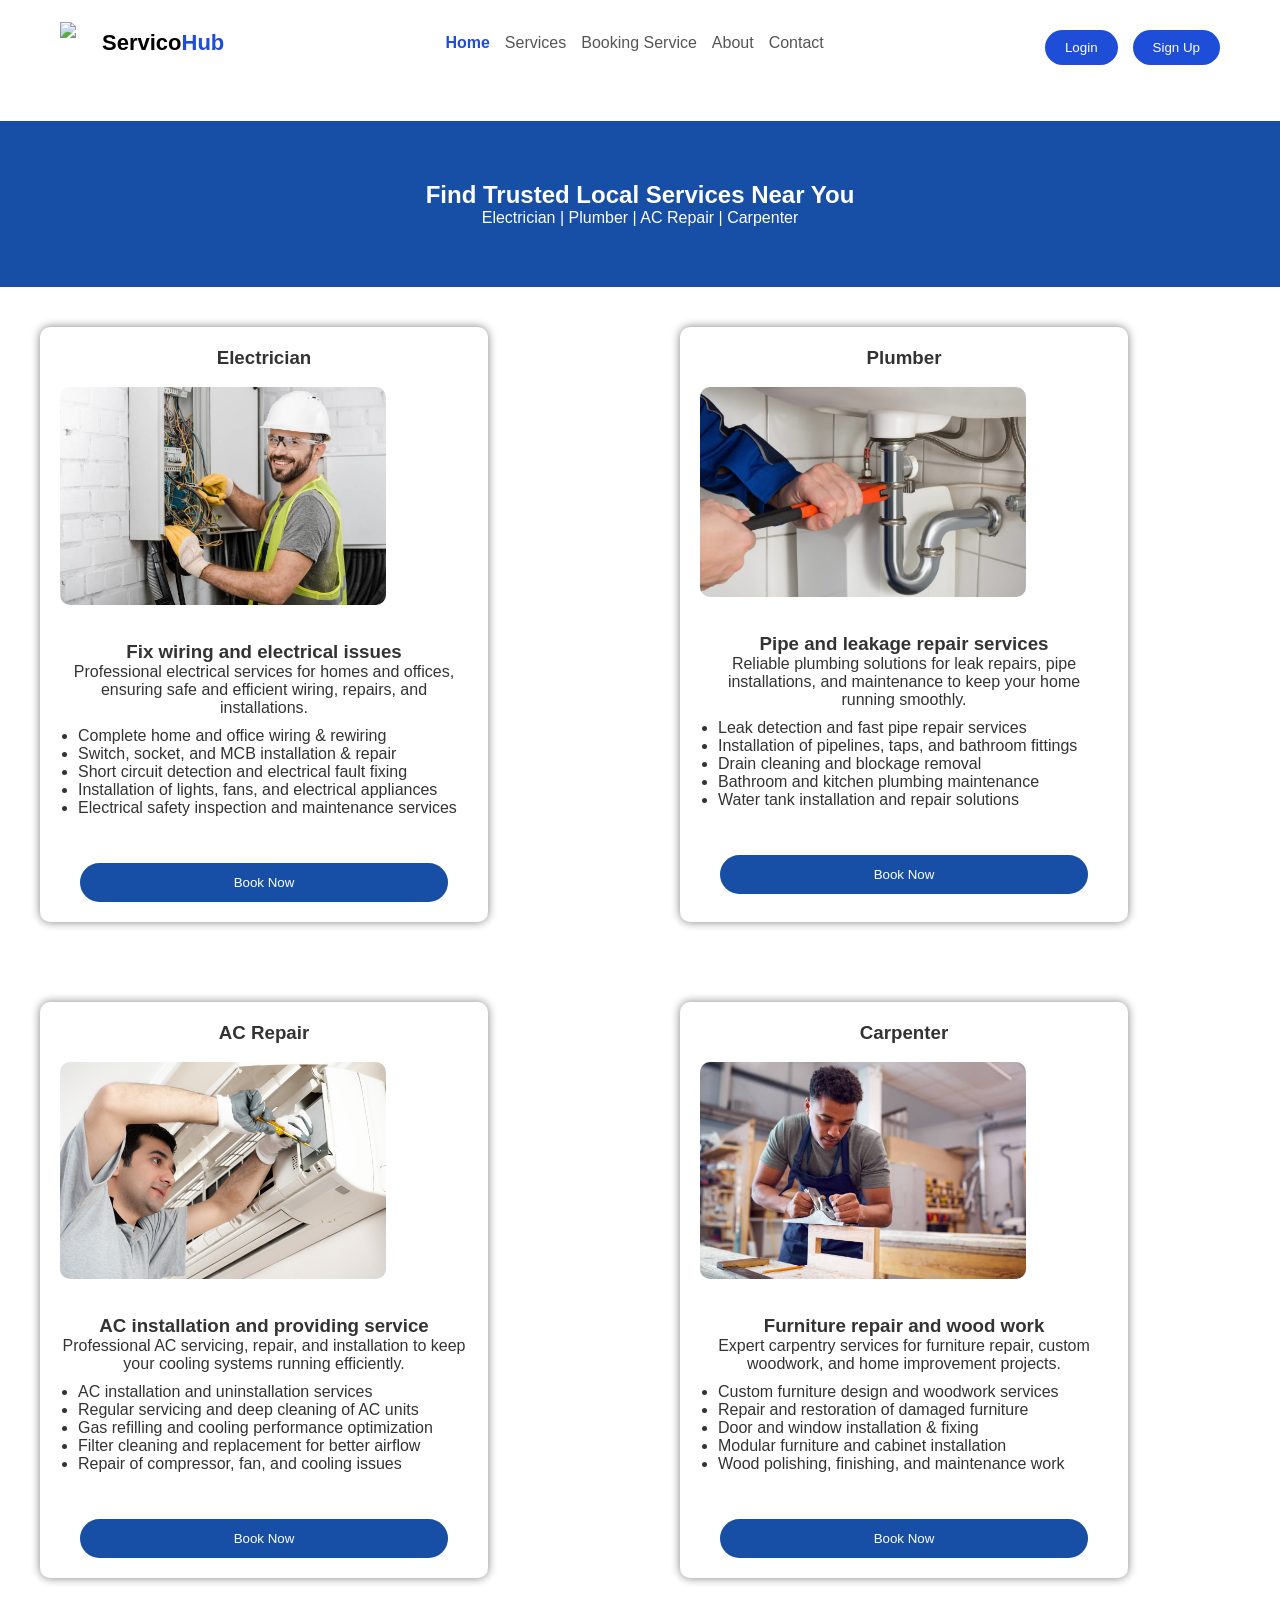
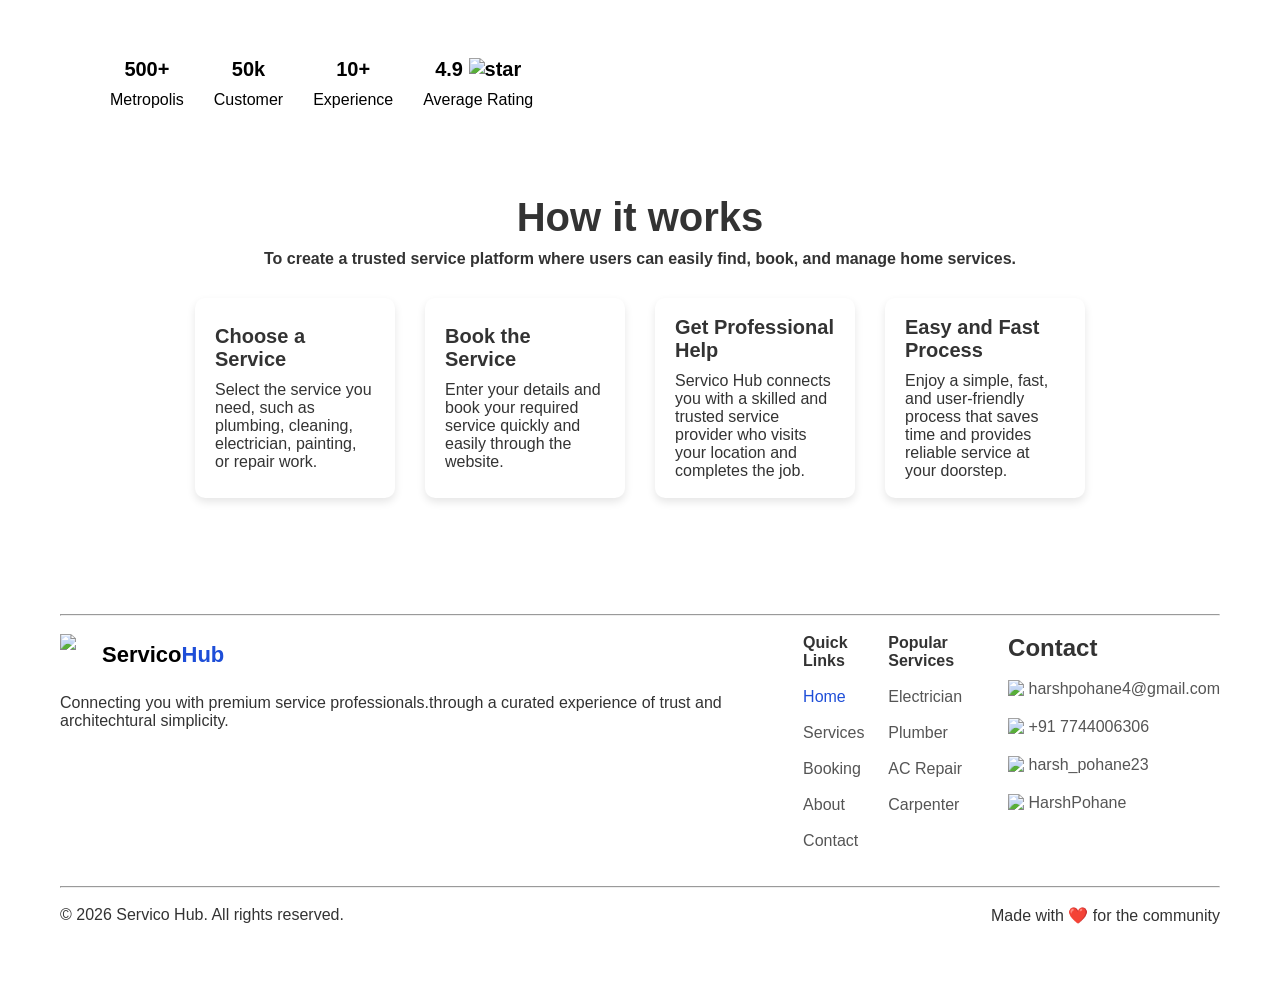
==== commit 5953ce65: "Merge branch 'HarshPohane:main' into main" ====
--- a/index.html
+++ b/index.html
@@ -1,162 +1,227 @@
 <!DOCTYPE html>
 <html>
+
 <head>
-<title>Local Services Finder</title>
-<link rel="stylesheet" href="./css/header-footer.css">
-<link rel="stylesheet" href="./css/home.css">
+  <title>Local Services Finder</title>
+  <link rel="stylesheet" href="./css/header-footer.css">
+  <link rel="stylesheet" href="./css/home.css">
 </head>
 
 <body>
 
-<header class="navbar">
-  <div class="logo">
-    <img src="https://img.icons8.com/fluency/48/service.png" alt="logo">
-   <a href="./index.html" class="logo-decoration"> <span style="color:black;">Servico</span><span style="color:#1e4ed8;">Hub</span></a>
+  <header class="navbar">
+    <div class="logo">
+      <img src="https://img.icons8.com/fluency/48/service.png" alt="logo">
+      <a href="./index.html" class="logo-decoration"> <span style="color:black;">Servico</span><span
+          style="color:#1e4ed8;">Hub</span></a>
+    </div>
+    <nav>
+      <a href="./index.html" class="active">Home</a>
+      <a href="./pages/service.html">Services</a>
+      <a href="./pages/booking.html">Booking Service</a>
+      <a href="./pages/about.html">About</a>
+      <a href="./pages/contact.html">Contact</a>
+    </nav>
+    <nav>
+      <button class="btn-primary">Login</button>
+      <button class="btn-primary">Sign Up</button>
+    </nav>
+  </header><br><br>
+  <!--ServicesNames-->
+  <section class="ServicesNames">
+    <h2>Find Trusted Local Services Near You</h2>
+    <p>Electrician | Plumber | AC Repair | Carpenter</p>
+  </section>
+
+  <!-- Services Cards -->
+  <section class="services">
+
+    <div class="card">
+      <h3>Electrician</h3><br>
+      <img src="images/electrician.png" alt="Electrician" class="card-image"><br><br>
+      <h3>Fix wiring and electrical issues</h3>
+      <p>Professional electrical services for homes and offices, ensuring safe and efficient wiring, repairs, and
+        installations.</p>
+      <ul>
+        <li>Complete home and office wiring & rewiring</li>
+        <li>Switch, socket, and MCB installation & repair</li>
+        <li>Short circuit detection and electrical fault fixing</li>
+        <li>Installation of lights, fans, and electrical appliances</li>
+        <li>Electrical safety inspection and maintenance services</li>
+      </ul>
+      <br>
+      <br>
+      <a href="booking.html"><button>Book Now</button></a>
+    </div>
+
+    <div class="card">
+      <h3>Plumber</h3><br>
+      <img src="images/plumbing.png" alt="Plumbing"><br><br>
+      <h3>Pipe and leakage repair services</h3>
+      <p>Reliable plumbing solutions for leak repairs, pipe installations, and maintenance to keep your home running
+        smoothly.</p>
+      <ul>
+        <li>Leak detection and fast pipe repair services</li>
+        <li>Installation of pipelines, taps, and bathroom fittings</li>
+        <li>Drain cleaning and blockage removal</li>
+        <li>Bathroom and kitchen plumbing maintenance</li>
+        <li>Water tank installation and repair solutions</li>
+      </ul>
+      <br><br>
+      <a href="booking.html"><button>Book Now</button></a>
+    </div>
+
+    <div class="card">
+      <h3>AC Repair</h3><br>
+      <img src="images/ac-repair.png" alt="AC Repair"><br><br>
+      <h3>AC installation and providing service</h3>
+      <p>Professional AC servicing, repair, and installation to keep your cooling systems running efficiently.</p>
+      <ul>
+        <li>AC installation and uninstallation services</li>
+        <li>Regular servicing and deep cleaning of AC units</li>
+        <li>Gas refilling and cooling performance optimization</li>
+        <li>Filter cleaning and replacement for better airflow</li>
+        <li>Repair of compressor, fan, and cooling issues</li>
+      </ul>
+
+      </br><br>
+      <a href="booking.html"><button>Book Now</button></a>
+    </div>
+
+    <div class="card">
+      <h3>Carpenter</h3><br>
+      <img src="images/carpentry.png" alt="Carpentry"><br><br>
+      <h3>Furniture repair and wood work</h3>
+      <p>Expert carpentry services for furniture repair, custom woodwork, and home improvement projects.</p>
+      <ul>
+        <li>Custom furniture design and woodwork services</li>
+        <li>Repair and restoration of damaged furniture</li>
+        <li>Door and window installation & fixing</li>
+        <li>Modular furniture and cabinet installation</li>
+        <li>Wood polishing, finishing, and maintenance work</li>
+      </ul>
+      <br><br>
+      <a href="booking.html"><button>Book Now</button></a>
+    </div>
+
+  </section>
+  <div class="recommedations">
+    <div class="recommedations-items">
+      <span class="recommedations-count">500+</span>
+      <span>Metropolis</span>
+
+    </div>
+
+    <div class="recommedations-items">
+
+      <span class="recommedations-count">50k</span>
+      <span>Customer</span>
+    </div>
+
+    <div class="recommedations-items">
+      <span class="recommedations-count">10+</span>
+      <span>Experience</span>
+    </div>
+
+    <div class="recommedations-items">
+      <span class="recommedations-count">
+        4.9 <img src="./images/star (3).png" height="20px" alt="star" />
+      </span>
+      <span>Average Rating</span>
+    </div>
   </div>
-  <nav>
-    <a href="./index.html"class="active">Home</a>
-    <a href="./pages/service.html">Services</a>
-     <a href="./pages/booking.html">Booking Service</a>
-    <a href="./pages/about.html">About</a>
-    <a href="./pages/contact.html" >Contact</a>
-  </nav>
-   <nav>
-  <button class="btn-primary">Login</button>
-  <button class="btn-primary">Sign Up</button>
-  </nav>
-</header><br><br>
-<!--ServicesNames-->
-<section class="ServicesNames">
-<h2>Find Trusted Local Services Near You</h2>
-<p>Electrician | Plumber | AC Repair | Electronics Gadget|Carpenter</p>
-</section>
-
-<!-- Services Cards -->
-<section class="services">
-
-<div class="card">
-<h3>Electrician</h3><br>
-<img src="images/electrician.png" alt="Electrician" class="card-image"><br><br>
-<h3>Fix wiring and electrical issues</h3>
-<p>Professional electrical services for homes and offices, ensuring safe and efficient wiring, repairs, and installations.</p>
-<ul>
-  <li>Complete home and office wiring & rewiring</li>
-  <li>Switch, socket, and MCB installation & repair</li>
-  <li>Short circuit detection and electrical fault fixing</li>
-  <li>Installation of lights, fans, and electrical appliances</li>
-  <li>Electrical safety inspection and maintenance services</li>
-</ul>
-<br>
-<br>
-<a href="booking.html"><button>Book Now</button></a>
-</div>
-
-<div class="card">
-<h3>Plumber</h3><br>
-<img src="images/plumbing.png" alt="Plumbing"><br><br>
-<h3>Pipe and leakage repair services</h3>
-<p>Reliable plumbing solutions for leak repairs, pipe installations, and maintenance to keep your home running smoothly.</p>
-<ul>
-  <li>Leak detection and fast pipe repair services</li>
-  <li>Installation of pipelines, taps, and bathroom fittings</li>
-  <li>Drain cleaning and blockage removal</li>
-  <li>Bathroom and kitchen plumbing maintenance</li>
-  <li>Water tank installation and repair solutions</li>
-</ul>
-<br><br>
-<a href="booking.html"><button>Book Now</button></a>
-</div>
-
-<div class="card">
-<h3>AC Repair</h3><br>
-<img src="images/ac-repair.png" alt="AC Repair"><br><br>
-<h3>AC installation and providing service</h3>
-<p>Professional AC servicing, repair, and installation to keep your cooling systems running efficiently.</p>
-<ul>
-  <li>AC installation and uninstallation services</li>
-  <li>Regular servicing and deep cleaning of AC units</li>
-  <li>Gas refilling and cooling performance optimization</li>
-  <li>Filter cleaning and replacement for better airflow</li>
-  <li>Repair of compressor, fan, and cooling issues</li>
-</ul>
-
-</br><br>
-<a href="booking.html"><button>Book Now</button></a>
-</div>
-
-<div class="card">
-<h3>Carpenter</h3><br>
-<img src="images/carpentry.png" alt="Carpentry"><br><br>
-<h3>Furniture repair and wood work</h3>
-<p>Expert carpentry services for furniture repair, custom woodwork, and home improvement projects.</p>
-<ul>
-  <li>Custom furniture design and woodwork services</li>
-  <li>Repair and restoration of damaged furniture</li>
-  <li>Door and window installation & fixing</li>
-  <li>Modular furniture and cabinet installation</li>
-  <li>Wood polishing, finishing, and maintenance work</li>
-</ul>
-<br><br>
-<a href="booking.html"><button>Book Now</button></a>
-</div>
-
-</section>
-<footer>
-  <div class="footer-container">
-
-    <div class="footer-brand">
-      <div class="logo">
-    <img src="https://img.icons8.com/fluency/48/service.png" alt="logo">
-   <a href="./index.html" class="logo-decoration"> <span style="color:black;">Servico<span style="color:#1e4ed8;">Hub</span></span></a>
-  </div><br>
-      <p>Connecting you with premium service professionals.<br><br>
-        through a curated experience of trust and architechtural <br><br> simplicity.
-      </p>
-    </div>
-
-    <div>
-      <h4>Quick Links</h4><br>
-      <p><a href="./index.html" class="active-open">Home</a></p><br>
-      <p><a href="./pages/service.html" class="text-color">Services</a></p><br>
-      <p><a href="./pages/booking.html" class="text-color">Booking</a></p><br>
-      <p><a href="./pages/about.html" class="text-color">About</a></p><br>
-      <p><a href="./pages/contact.html" class="text-color">Contact</a></p><br>
-    </div>
-
-    <div>
-      <h4>Popular Services</h4><br>
-      <p><a href="./pages/service.html#Electrician" class="text-color">Electrician</a></p><br>
-      <p><a href="./pages/service.html#Plumber" class="text-color">Plumber</a></p><br>
-      <p><a href="./pages/service.html#AC Repair" class="text-color">AC Repair</a></p><br>
-      <p><a href="./pages/service.html#Carpenter" class="text-color">Carpenter</a></p><br>
-    </div> 
-  <div >
+  <br><br>
+
+  <div class="work-section-container">
+            <span class="work-section-heading">How it works</span>
+            <span class="work-section-description">
+                 To create a trusted service platform where users can easily find, book, and manage home services.
+            </span>
+
+            <div class="work-section-card-container">
+
+                <div class="work-section-card-container-items">
+                    <span class="work-card-heading">Choose a Service</span>
+                    <span>Select the service you need, such as plumbing, cleaning, electrician, painting, or repair work.</span>
+                </div>
+
+                <div class="work-section-card-container-items">
+                    <span class="work-card-heading">Book the Service</span>
+                    <span>Enter your details and book your required service quickly and easily through the website.</span>
+                </div>
+
+                <div class="work-section-card-container-items">
+                    <span class="work-card-heading">Get Professional Help</span>
+                    <span>Servico Hub connects you with a skilled and trusted service provider who visits your location and completes the job.</span>
+
+                </div>
+
+                <div class="work-section-card-container-items">
+                    <span class="work-card-heading">Easy and Fast Process</span>
+                    <span>Enjoy a simple, fast, and user-friendly process that saves time and provides reliable service at your doorstep.</span>
+                </div>
+            </div>
+  <br><br>
+  <footer>
+    <hr><br>
+    <div class="footer-container">
+
+      <div class="footer-brand">
+        <div class="logo">
+          <img src="https://img.icons8.com/fluency/48/service.png" alt="logo">
+          <a href="./index.html" class="logo-decoration"> <span style="color:black;">Servico<span
+                style="color:#1e4ed8;">Hub</span></span></a>
+        </div><br>
+        <p class="paragraph">Connecting you with premium service professionals.through a curated experience of trust and
+          architechtural simplicity.
+        </p>
+      </div>
+
+      <div>
+        <h4>Quick Links</h4><br>
+        <p><a href="./index.html" class="active-open">Home</a></p><br>
+        <p><a href="./pages/service.html" class="text-color">Services</a></p><br>
+        <p><a href="./pages/booking.html" class="text-color">Booking</a></p><br>
+        <p><a href="./pages/about.html" class="text-color">About</a></p><br>
+        <p><a href="./pages/contact.html" class="text-color">Contact</a></p><br>
+      </div>
+
+      <div>
+        <h4>Popular Services</h4><br>
+        <p><a href="./pages/service.html#Electrician" class="text-color">Electrician</a></p><br>
+        <p><a href="./pages/service.html#Plumber" class="text-color">Plumber</a></p><br>
+        <p><a href="./pages/service.html#AC Repair" class="text-color">AC Repair</a></p><br>
+        <p><a href="./pages/service.html#Carpenter" class="text-color">Carpenter</a></p><br>
+      </div>
+      <div>
         <h2>Contact</h2><br>
         <div class="footer-contact">
-          <img src="./images/contactmail.jpg" height="25px"/>&nbsp;
-        <p><a href="mailto:harshpohane4@gmail.com" class="text-color">harshpohane4@gmail.com</a> </p></div><br>
-        <div class="footer-contact">
-           <img src="./images/contactphone.png" height="25px"/>&nbsp; 
-        <p><a href="tel:7744006306" class="text-color">7744006306</a></p><br>
-        </div><br>
-        <div class="footer-contact">
-           <img src="./images/instagram.png" height="25px"/>&nbsp; 
-        <p><a href="http://www.instagram.com/yourusername" target="_blank" class="text-color">harsh_pohane23</a></p><br>
-        </div><br>
-        <div class="footer-contact">
-           <img src="./images/github.png" height="25px"/>&nbsp; 
-        <p><a href="https://github.com/HarshPohane" class="text-color">HarshPohane
-</a></p><br>
+          <img src="./images/contactmail.jpg" height="20px" />&nbsp;
+          <p><a href="mailto:harshpohane4@gmail.com" class="text-color">harshpohane4@gmail.com</a> </p>
+        </div><br>
+        <div class="footer-contact">
+          <img src="./images/contactphone.png" height="20px" />&nbsp;
+          <p><a href="tel:7744006306" class="text-color">+91 7744006306</a></p><br>
+        </div><br>
+        <div class="footer-contact">
+          <img src="./images/instagram.png" height="20px" />&nbsp;
+          <p><a href="http://www.instagram.com/yourusername" target="_blank" class="text-color">harsh_pohane23</a></p>
+          <br>
+        </div><br>
+        <div class="footer-contact">
+          <img src="./images/github.png" height="20px" />&nbsp;
+          <p><a href="https://github.com/HarshPohane" class="text-color">HarshPohane
+            </a></p><br>
         </div>
       </div>
-  </div><br>
-  <hr><br>
-  <div class="copyright">
-  <p>© 2026 Servico Hub. All rights reserved.</p>
-  <p>Made with ❤️ for the community</p>
-  </div><br>
-</footer>
+    </div><br>
+    <hr><br>
+    <div class="copyright">
+      <p>© 2026 Servico Hub. All rights reserved.</p>
+      <p>Made with ❤️ for the community</p>
+    </div><br>
+  </footer>
 
 </body>
-</html>
-
+
+</html>
--- a/css/home.css
+++ b/css/home.css
@@ -44,8 +44,8 @@
 /* Card Design */
 .card{
 background:white;
-width: 100%; 
-padding:100px;
+width: 80%; 
+padding: 20px;
 text-align:center;
 border-radius:10px;
 box-shadow:0 0 10px gray;
@@ -56,7 +56,7 @@
 }
 
 .card img{
-width:100%;
+width:80%;
 border-radius:10px;
 }
 
@@ -84,3 +84,73 @@
 border-radius: 30px;
 }
 
+.recommedations{
+   margin-top: 30px;
+   color:black;
+   display: flex;
+   flex-direction: row;
+   align-items: center;
+   gap: 20px;
+   margin-left: 100px;
+}
+.recommedations-items{
+   display: flex;
+   flex-direction: column;
+   align-items: center;
+   gap: 10px;
+   margin-top: 10px;
+   margin-left: 10px;
+}
+.recommedations-count{
+   font-size: 20px;
+   font-weight: 600;
+   font-family: 'Trebuchet MS', 'Lucida Sans Unicode', 'Lucida Grande', 'Lucida Sans', Arial, sans-serif;
+}
+.work-section-container{
+   display: flex;
+   flex-direction: column;
+   align-items: center;
+   margin-top: 50px;
+   font-family: 'Trebuchet MS', 'Lucida Sans Unicode', 'Lucida Grande', 'Lucida Sans', Arial, sans-serif;
+}
+
+.work-section-heading{
+   font-size: 40px;
+   font-weight: 700;
+}
+.work-section-description{
+   margin-top: 10px;
+   font-weight: 700;
+}
+.work-section-card-container{
+   display: flex;
+   flex-direction: row;
+   justify-content: space-evenly;
+   gap: 30px;
+   margin-top: 30px;
+   margin-right: 100px;
+   margin-left: 100px;
+}
+.work-card-heading{
+   font-size: 20px;
+   font-weight: 700;
+}
+.work-section-card-container-items{
+   display: flex;
+   flex-direction: column;
+   justify-content: center;
+   gap: 10px;
+   background-color:white;
+   padding: 20px;
+   border-radius: 10px;
+   height: 200px;
+   width: 200px;
+   box-shadow: 0px 4px 8px rgba(0, 0, 0, 0.1);
+
+}
+
+.work-section-card-container-items:hover{
+   border: 1px solid #E6501B;
+   transition: border 0.6s ease;
+
+}
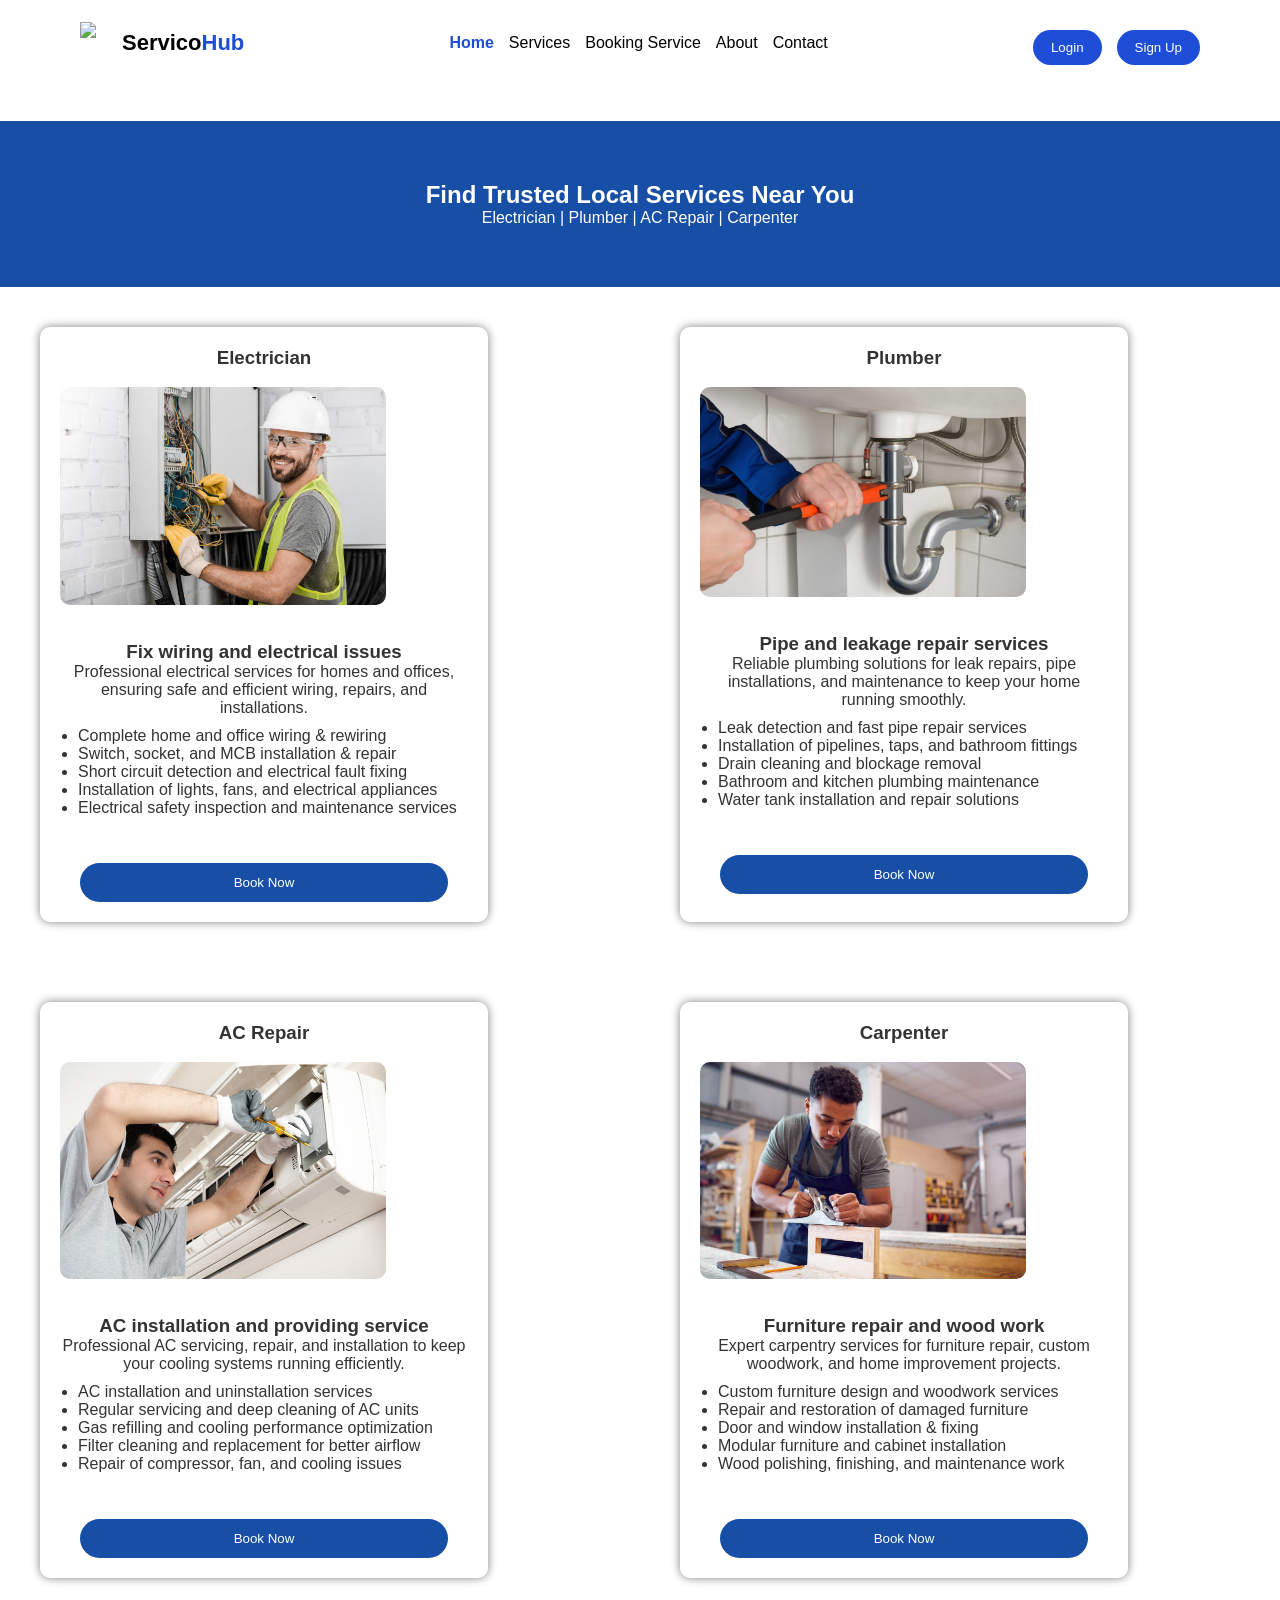
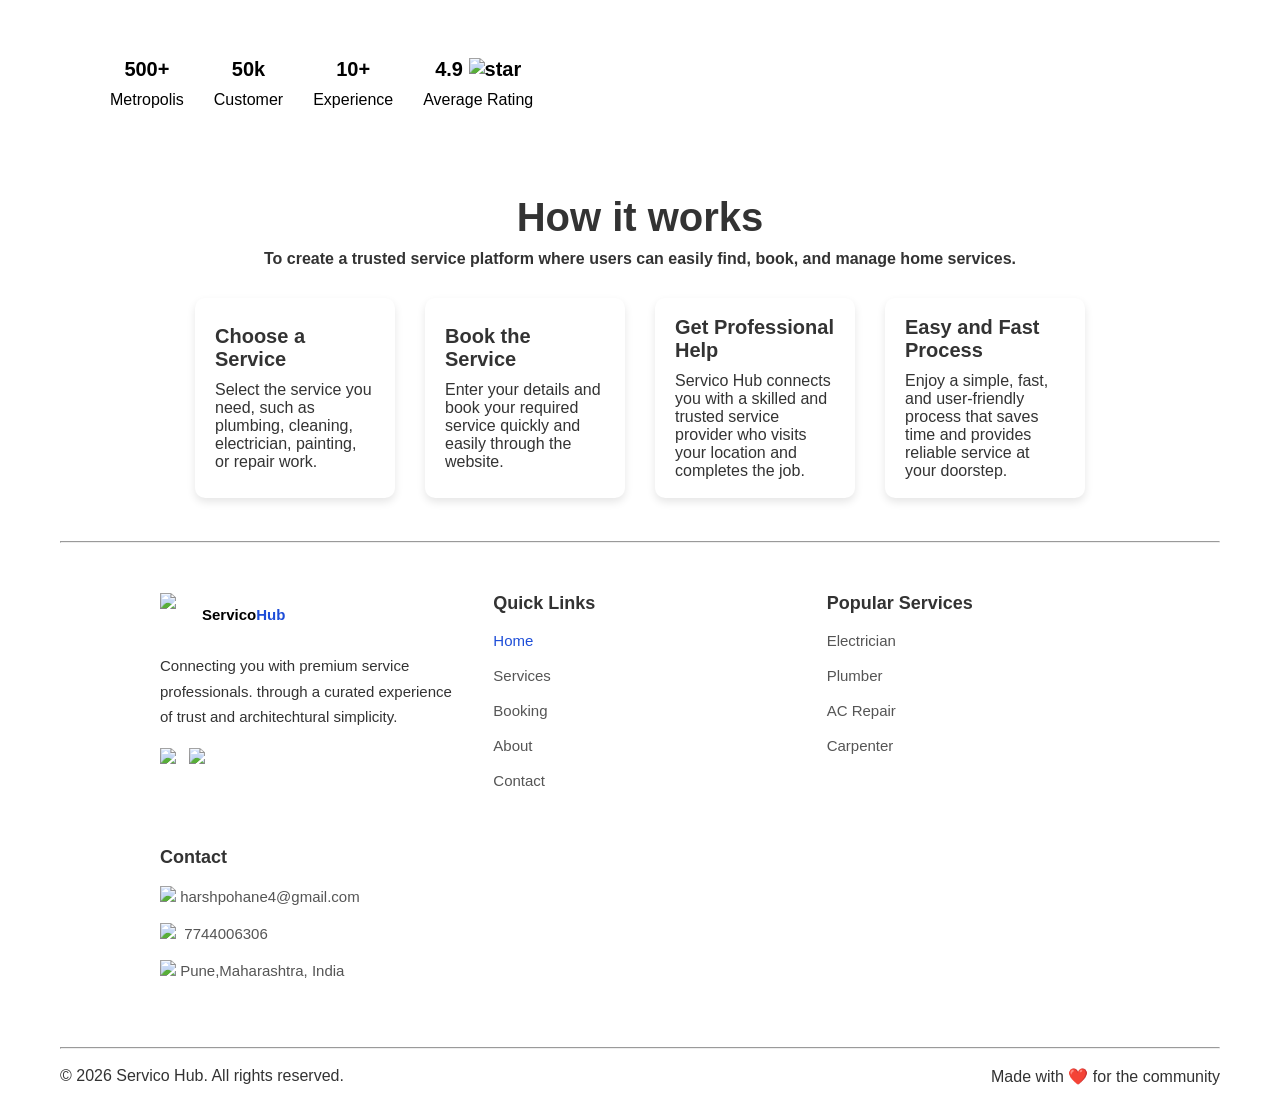
==== commit 1d307177: "Merge pull request #25 from Priyankakhedkar10/main login page" ====
--- a/index.html
+++ b/index.html
@@ -23,8 +23,9 @@
       <a href="./pages/contact.html">Contact</a>
     </nav>
     <nav>
-      <button class="btn-primary">Login</button>
-      <button class="btn-primary">Sign Up</button>
+      
+ <a href="./pages/login.html"><button class="btn-primary">Login</button></a>
+ <a href="./pages/signup.html"><button class="btn-primary">Sign Up</button></a>
     </nav>
   </header><br><br>
   <!--ServicesNames-->
@@ -162,66 +163,56 @@
                 </div>
             </div>
   <br><br>
-  <footer>
-    <hr><br>
-    <div class="footer-container">
-
-      <div class="footer-brand">
-        <div class="logo">
-          <img src="https://img.icons8.com/fluency/48/service.png" alt="logo">
-          <a href="./index.html" class="logo-decoration"> <span style="color:black;">Servico<span
-                style="color:#1e4ed8;">Hub</span></span></a>
-        </div><br>
-        <p class="paragraph">Connecting you with premium service professionals.through a curated experience of trust and
-          architechtural simplicity.
-        </p>
-      </div>
-
-      <div>
-        <h4>Quick Links</h4><br>
-        <p><a href="./index.html" class="active-open">Home</a></p><br>
-        <p><a href="./pages/service.html" class="text-color">Services</a></p><br>
-        <p><a href="./pages/booking.html" class="text-color">Booking</a></p><br>
-        <p><a href="./pages/about.html" class="text-color">About</a></p><br>
-        <p><a href="./pages/contact.html" class="text-color">Contact</a></p><br>
-      </div>
-
-      <div>
-        <h4>Popular Services</h4><br>
-        <p><a href="./pages/service.html#Electrician" class="text-color">Electrician</a></p><br>
-        <p><a href="./pages/service.html#Plumber" class="text-color">Plumber</a></p><br>
-        <p><a href="./pages/service.html#AC Repair" class="text-color">AC Repair</a></p><br>
-        <p><a href="./pages/service.html#Carpenter" class="text-color">Carpenter</a></p><br>
-      </div>
-      <div>
+  <footer><hr>
+  <div class="footer-container">
+    <div class="footer-brand">
+      <div class="logo">
+    <img src="https://img.icons8.com/fluency/48/service.png" alt="logo">
+   <a href="./index.html" class="logo-decoration"> <span style="color:black;">Servico<span style="color:#1e4ed8;">Hub</span></span></a>
+  </div><br>
+      <p class="paragraph">Connecting you with premium service professionals.
+        through a curated experience of trust and architechtural simplicity.
+      </p><br>
+      <p><a href="http://www.instagram.com/harsh_pohane23" target="_blank" class="text-color"><img src="./images/instagram.png" height="20px"/>
+        </a>  &nbsp; 
+       <a href="https://github.com/HarshPohane" class="text-color"><img src="./images/github.png" height="20px"/> </a></p>
+
+    </div>
+
+    <div>
+      <h4>Quick Links</h4><br>
+      <p><a href="./../index.html" class="active-open">Home</a></p><br>
+      <p><a href="./../pages/service.html" class="text-color">Services</a></p><br>
+      <p><a href="./../pages/booking.html" class="text-color">Booking</a></p><br>
+      <p><a href="./../pages/about.html" class="text-color">About</a></p><br>
+      <p><a href="./../pages/contact.html" class="text-color">Contact</a></p><br>
+    </div>
+
+    <div>
+      <h4>Popular Services</h4><br>
+      <p><a href="./pages/service.html#Electrician" class="text-color">Electrician</a></p><br>
+      <p><a href="./pages/service.html#Plumber" class="text-color">Plumber</a></p><br>
+      <p><a href="./pages/service.html#AC Repair" class="text-color">AC Repair</a></p><br>
+      <p><a href="./pages/service.html#Carpenter" class="text-color">Carpenter</a></p><br>
+    </div> 
+  <div >
         <h2>Contact</h2><br>
         <div class="footer-contact">
-          <img src="./images/contactmail.jpg" height="20px" />&nbsp;
-          <p><a href="mailto:harshpohane4@gmail.com" class="text-color">harshpohane4@gmail.com</a> </p>
+        <p><a href="mailto:harshpohane4@gmail.com" class="text-color"> <img src="./images/contactmail.jpg" height="20px"/>&nbsp;harshpohane4@gmail.com</a> </p></div><br>
+        <div class="footer-contact">
+          <p><a href="tel:7744006306" class="text-color"> <img src="./images/contactphone.png" height="20px"/>&nbsp; 
+7744006306</a></p><br>
         </div><br>
         <div class="footer-contact">
-          <img src="./images/contactphone.png" height="20px" />&nbsp;
-          <p><a href="tel:7744006306" class="text-color">+91 7744006306</a></p><br>
+        <p><a href="https://maps.app.goo.gl/vpnFwZfDn5m2Z5aS9" target="_blank" class="text-color"><img src="./images/contactmap.png" height="20px"/>&nbsp;Pune,Maharashtra, India</a></p><br>
         </div><br>
-        <div class="footer-contact">
-          <img src="./images/instagram.png" height="20px" />&nbsp;
-          <p><a href="http://www.instagram.com/yourusername" target="_blank" class="text-color">harsh_pohane23</a></p>
-          <br>
-        </div><br>
-        <div class="footer-contact">
-          <img src="./images/github.png" height="20px" />&nbsp;
-          <p><a href="https://github.com/HarshPohane" class="text-color">HarshPohane
-            </a></p><br>
-        </div>
       </div>
-    </div><br>
-    <hr><br>
-    <div class="copyright">
-      <p>© 2026 Servico Hub. All rights reserved.</p>
-      <p>Made with ❤️ for the community</p>
-    </div><br>
-  </footer>
-
+  </div>
+  <hr><br>
+  <div class="copyright">
+  <p>© 2026 Servico Hub. All rights reserved.</p>
+  <p>Made with ❤️ for the community</p>
+  </div><br>
+</footer>
 </body>
-
 </html>
--- a/css/header-footer.css
+++ b/css/header-footer.css
@@ -1,3 +1,4 @@
+
 * {
   margin: 0;
   padding: 0;
@@ -38,7 +39,7 @@
 
 nav a {
   text-decoration: none;
-  color: #555;
+  color: black;
 }
 
 nav .active {
@@ -55,8 +56,8 @@
   cursor: pointer;
 }
 footer {
-  padding: 40px 60px;
-  margin-top: 40px;
+  padding: 5px 60px;
+  margin-top: 2px;
 }
 
 .footer-container {
@@ -67,7 +68,7 @@
 }
 
 footer input {
-  padding: 10px;
+  padding: 5px;
   width: 100%;
   margin: 10px 0;
 }
@@ -93,61 +94,190 @@
   .logo-decoration{
 text-decoration: none;
   }
- @media (max-width: 992px) {
-  .contact-container {
-    flex-direction: column;
-  }
-
-  .footer-container {
-    flex-wrap: wrap;
-  }
-
-  .hero h1 {
-    font-size: 36px;
-  }
-}
-.active-open{
+    .active-open{
     text-decoration: none;
     color:#1e4ed8;
   }
-
-@media (max-width: 600px) {
+  .paragraph{
+  line-height: 1.7;
+  }
+@media (max-width: 768px) {
+  .navbar nav {
+    padding: 15px 30px;
+    flex-direction: column;
+    align-items: flex-start;
+  }
+
+  .navbar nav {
+    width: 100%;
+    display: flex;
+    justify-content: space-between;
+    margin-top: 10px;
+  }
+
+  .navbar nav a {
+    font-size: 14px;
+    margin-right: 10px;
+  }
+
+  .btn-primary {
+    padding: 8px 12px;
+    font-size: 10px;
+    
+  }
+}
+
+
+/*MOBILE (480px and below)*/
+@media (max-width: 480px) {
   .navbar {
-    padding: 15px 20px;
+    padding: 10px 15px;
+  }
+
+  .logo {
+    width: 100%;
+    justify-content: space-between;
+  }
+
+  .logo img {
+    width: 35px;
+  }
+
+  .logo-decoration {
+    font-size: 18px;
+  }
+
+  .navbar nav {
     flex-direction: column;
     align-items: flex-start;
     gap: 10px;
   }
 
-  nav {
-    flex-wrap: wrap;
-  }
-
-  .hero {
+  .navbar nav a {
+    padding: 15px 30px;
+    flex-direction: column;
+    align-items: flex-start;
+  }
+  .btn-primary {
+    width: 30%;
+    margin-top: 5px;
+  
+}
+  }
+
+  
+
+
+/*LARGE LAPTOP (1024px and above) */
+@media (min-width: 1024px) {
+  .navbar {
+    padding: 20px 80px;
+  }
+
+  .navbar nav a {
+    font-size: 16px;
+  }
+
+  .btn-primary {
+    padding: 10px 18px;
+  }
+}
+/* Default layout (Laptop/Desktop) */
+.footer-container {
+  display: flex;
+  justify-content: space-between;
+  flex-wrap: wrap;
+  gap: 40px;
+  padding: 40px 80px;
+}
+
+.footer-container  div {
+  flex: 1;
+  min-width: 220px;
+}
+
+.footer-contact {
+  display: flex;
+  align-items: center;
+}
+
+
+/*TABLET (768px and below)*/
+@media (max-width: 768px) {
+  .footer-container {
+    padding: 30px 40px;
+    gap: 30px;
+  }
+
+  .footer-container > div {
+    flex: 1 1 45%; /* 2 columns */
+  }
+
+  .footer-brand p {
+    font-size: 14px;
+  }
+
+  .footer-container h4,
+  .footer-container h2 {
+    font-size: 16px;
+  }
+}
+
+
+/*MOBILE (480px and below)*/
+@media (max-width: 480px) {
+  .footer-container {
+    flex-direction: column;
     padding: 20px;
-  }
-
-  .hero h1 {
-    font-size: 28px;
-  }
-
-  .hero p {
+    gap: 20px;
+  }
+
+  .footer-container > div {
+    width: 100%;
+  }
+
+  .footer-brand {
+    text-align: center;
+  }
+
+  .logo {
+    justify-content: center;
+  }
+
+  .footer-contact {
+    justify-content: flex-start;
+  }
+
+  .footer-container h4,
+  .footer-container h2 {
+    font-size: 15px;
+  }
+
+  .footer-container p,
+  .footer-container a {
     font-size: 14px;
   }
 
-  .contact-container {
-    padding: 20px;
-  }
-
-  .row {
-    flex-direction: column;
-  }
-
-  footer {
-    padding: 20px;
-  }
-
+  .copyright {
+    text-align: center;
+    font-size: 13px;
+  }
+}
+
+
+/*LARGE LAPTOP (1024px and above)*/
+@media (min-width: 1024px) {
   .footer-container {
-    flex-direction: column;
+    padding: 50px 100px;
+  }
+
+  .footer-container h4,
+  .footer-container h2 {
+    font-size: 18px;
+  }
+
+  .footer-container p,
+  .footer-container a {
+    font-size: 15px;
   }
 }
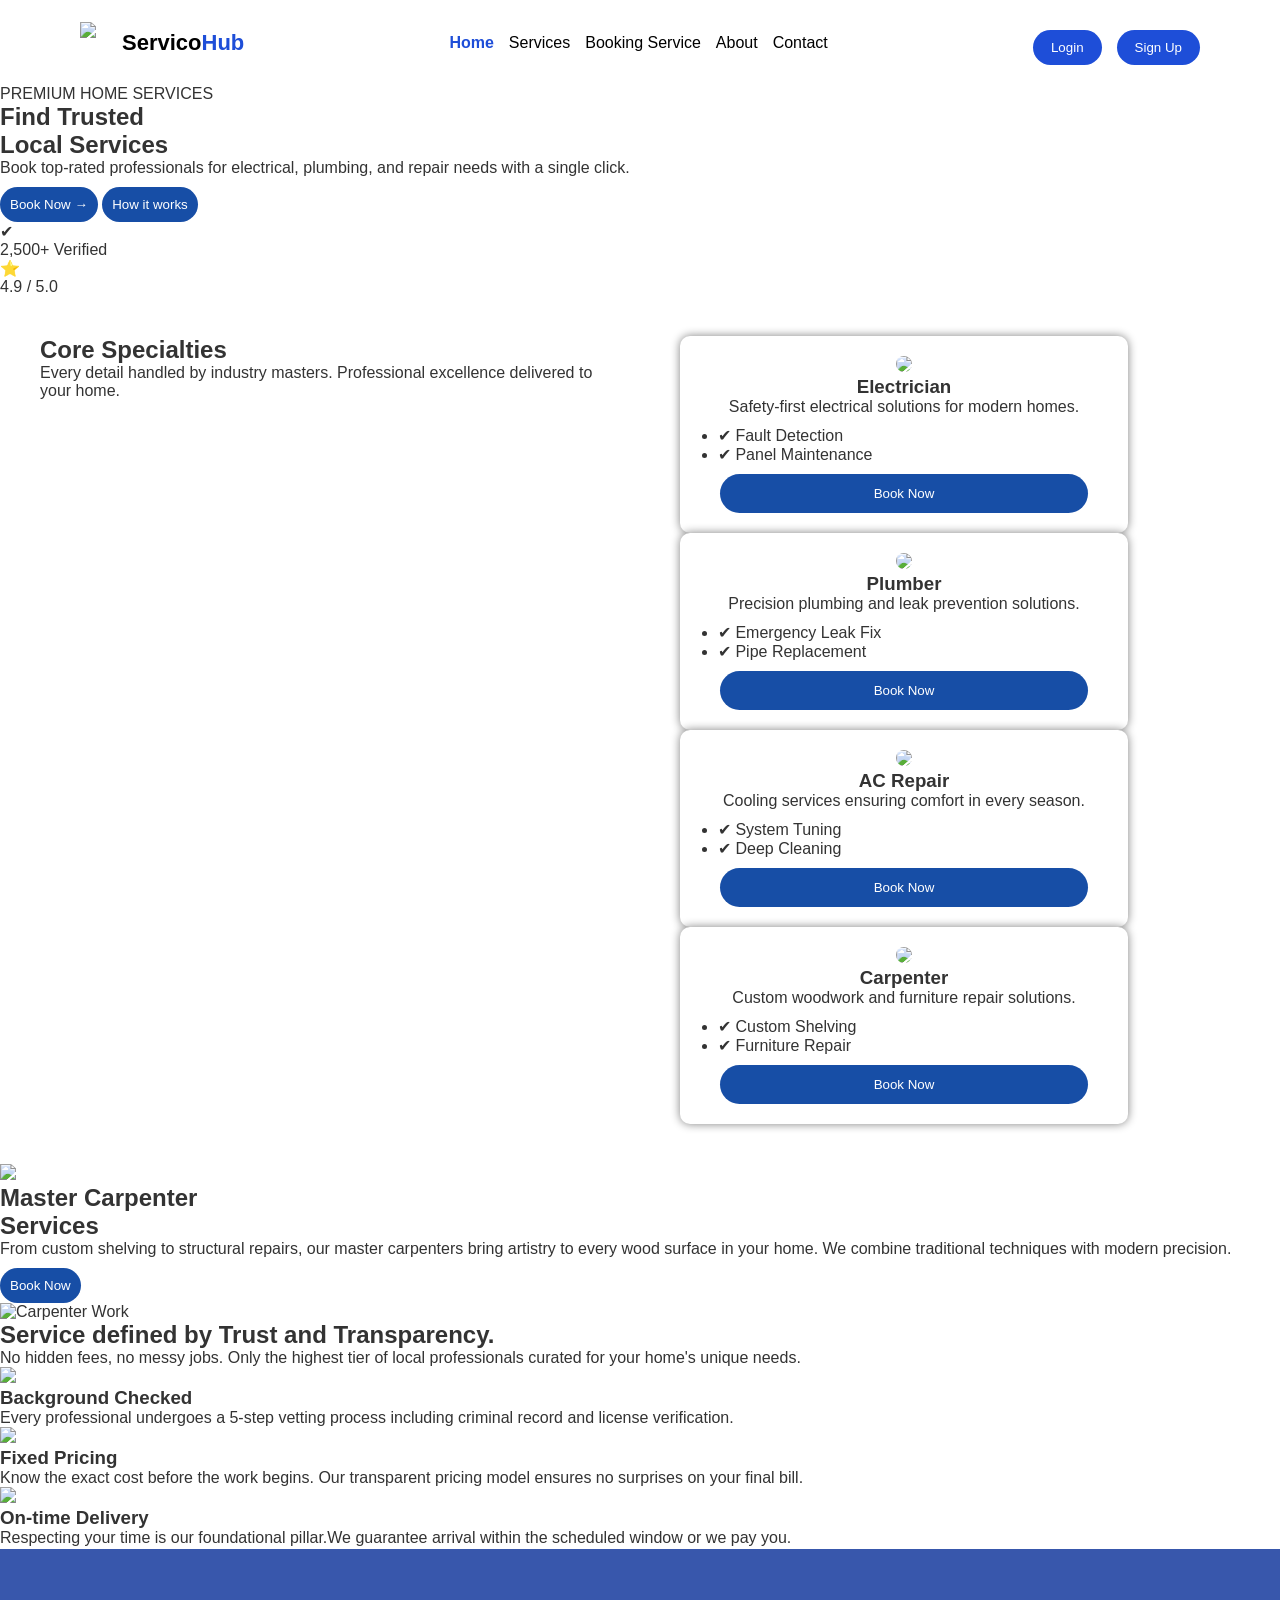
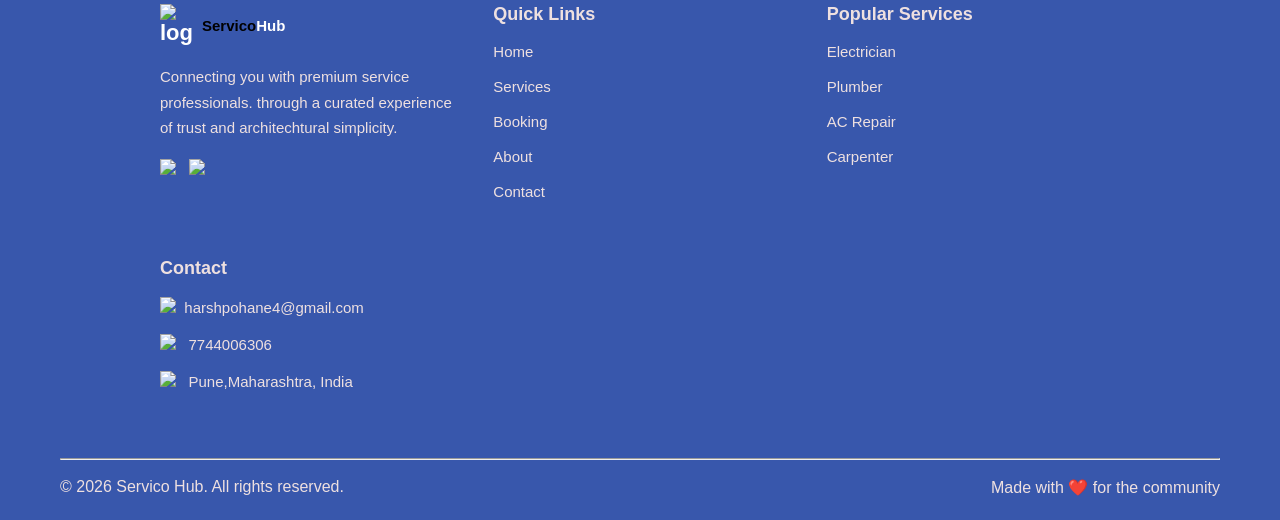
==== commit e386dd7e: "about page navbar changed" ====
--- a/index.html
+++ b/index.html
@@ -5,10 +5,11 @@
   <title>Local Services Finder</title>
   <link rel="stylesheet" href="./css/header-footer.css">
   <link rel="stylesheet" href="./css/home.css">
+   <link rel="preconnect" href="https://fonts.googleapis.com">
+<link rel="preconnect" href="https://fonts.gstatic.com" crossorigin>
+<link href="https://fonts.googleapis.com/css2?family=Archivo+Black&family=Lora:ital,wght@0,400..700;1,400..700&family=Montserrat:ital,wght@0,100..900;1,100..900&family=Playfair+Display:ital,wght@0,400..900;1,400..900&display=swap" rel="stylesheet">
 </head>
-
 <body>
-
   <header class="navbar">
     <div class="logo">
       <img src="https://img.icons8.com/fluency/48/service.png" alt="logo">
@@ -27,165 +28,162 @@
  <a href="./pages/login.html"><button class="btn-primary">Login</button></a>
  <a href="./pages/signup.html"><button class="btn-primary">Sign Up</button></a>
     </nav>
-  </header><br><br>
-  <!--ServicesNames-->
-  <section class="ServicesNames">
-    <h2>Find Trusted Local Services Near You</h2>
-    <p>Electrician | Plumber | AC Repair | Carpenter</p>
-  </section>
-
-  <!-- Services Cards -->
-  <section class="services">
-
-    <div class="card">
-      <h3>Electrician</h3><br>
-      <img src="images/electrician.png" alt="Electrician" class="card-image"><br><br>
-      <h3>Fix wiring and electrical issues</h3>
-      <p>Professional electrical services for homes and offices, ensuring safe and efficient wiring, repairs, and
-        installations.</p>
-      <ul>
-        <li>Complete home and office wiring & rewiring</li>
-        <li>Switch, socket, and MCB installation & repair</li>
-        <li>Short circuit detection and electrical fault fixing</li>
-        <li>Installation of lights, fans, and electrical appliances</li>
-        <li>Electrical safety inspection and maintenance services</li>
-      </ul>
-      <br>
-      <br>
-      <a href="booking.html"><button>Book Now</button></a>
-    </div>
-
-    <div class="card">
-      <h3>Plumber</h3><br>
-      <img src="images/plumbing.png" alt="Plumbing"><br><br>
-      <h3>Pipe and leakage repair services</h3>
-      <p>Reliable plumbing solutions for leak repairs, pipe installations, and maintenance to keep your home running
-        smoothly.</p>
-      <ul>
-        <li>Leak detection and fast pipe repair services</li>
-        <li>Installation of pipelines, taps, and bathroom fittings</li>
-        <li>Drain cleaning and blockage removal</li>
-        <li>Bathroom and kitchen plumbing maintenance</li>
-        <li>Water tank installation and repair solutions</li>
-      </ul>
-      <br><br>
-      <a href="booking.html"><button>Book Now</button></a>
-    </div>
-
-    <div class="card">
-      <h3>AC Repair</h3><br>
-      <img src="images/ac-repair.png" alt="AC Repair"><br><br>
-      <h3>AC installation and providing service</h3>
-      <p>Professional AC servicing, repair, and installation to keep your cooling systems running efficiently.</p>
-      <ul>
-        <li>AC installation and uninstallation services</li>
-        <li>Regular servicing and deep cleaning of AC units</li>
-        <li>Gas refilling and cooling performance optimization</li>
-        <li>Filter cleaning and replacement for better airflow</li>
-        <li>Repair of compressor, fan, and cooling issues</li>
-      </ul>
-
-      </br><br>
-      <a href="booking.html"><button>Book Now</button></a>
-    </div>
-
-    <div class="card">
-      <h3>Carpenter</h3><br>
-      <img src="images/carpentry.png" alt="Carpentry"><br><br>
-      <h3>Furniture repair and wood work</h3>
-      <p>Expert carpentry services for furniture repair, custom woodwork, and home improvement projects.</p>
-      <ul>
-        <li>Custom furniture design and woodwork services</li>
-        <li>Repair and restoration of damaged furniture</li>
-        <li>Door and window installation & fixing</li>
-        <li>Modular furniture and cabinet installation</li>
-        <li>Wood polishing, finishing, and maintenance work</li>
-      </ul>
-      <br><br>
-      <a href="booking.html"><button>Book Now</button></a>
-    </div>
-
-  </section>
-  <div class="recommedations">
-    <div class="recommedations-items">
-      <span class="recommedations-count">500+</span>
-      <span>Metropolis</span>
-
-    </div>
-
-    <div class="recommedations-items">
-
-      <span class="recommedations-count">50k</span>
-      <span>Customer</span>
-    </div>
-
-    <div class="recommedations-items">
-      <span class="recommedations-count">10+</span>
-      <span>Experience</span>
-    </div>
-
-    <div class="recommedations-items">
-      <span class="recommedations-count">
-        4.9 <img src="./images/star (3).png" height="20px" alt="star" />
-      </span>
-      <span>Average Rating</span>
-    </div>
-  </div>
-  <br><br>
-
-  <div class="work-section-container">
-            <span class="work-section-heading">How it works</span>
-            <span class="work-section-description">
-                 To create a trusted service platform where users can easily find, book, and manage home services.
-            </span>
-
-            <div class="work-section-card-container">
-
-                <div class="work-section-card-container-items">
-                    <span class="work-card-heading">Choose a Service</span>
-                    <span>Select the service you need, such as plumbing, cleaning, electrician, painting, or repair work.</span>
-                </div>
-
-                <div class="work-section-card-container-items">
-                    <span class="work-card-heading">Book the Service</span>
-                    <span>Enter your details and book your required service quickly and easily through the website.</span>
-                </div>
-
-                <div class="work-section-card-container-items">
-                    <span class="work-card-heading">Get Professional Help</span>
-                    <span>Servico Hub connects you with a skilled and trusted service provider who visits your location and completes the job.</span>
-
-                </div>
-
-                <div class="work-section-card-container-items">
-                    <span class="work-card-heading">Easy and Fast Process</span>
-                    <span>Enjoy a simple, fast, and user-friendly process that saves time and provides reliable service at your doorstep.</span>
-                </div>
-            </div>
-  <br><br>
-  <footer><hr>
+  </header>
+  <section class="hero">
+  <div class="hero-content">
+    <span class="badge">PREMIUM HOME SERVICES</span>
+    <h1>Find Trusted <br> Local Services</h1>
+    <p>
+      Book top-rated professionals for electrical, plumbing,
+      and repair needs with a single click.
+    </p>
+
+    <div class="hero-buttons">
+      <a href="./../pages/booking.html"><button class="btn primary">Book Now →</button></a>
+      <a href="./../pages/service.html"><button class="btn secondary">How it works</button></a>
+    </div>
+
+    <div class="hero-stats">
+      <div class="stat-box">
+        <span>✔</span>
+        <p>2,500+ Verified</p>
+      </div>
+      <div class="stat-box">
+        ⭐
+        <p>4.9 / 5.0</p>
+      </div>
+    </div>
+  </div>
+</section>
+
+<section class="services">
+  <div class="services-header">
+    <div>
+      <h2>Core Specialties</h2>
+      <p>
+        Every detail handled by industry masters. Professional excellence delivered to your home.
+      </p>
+    </div>
+  </div>
+
+  <div class="service-grid">
+
+    <div class="card">
+      <div class="icon"><img src="./images/icons8-electrician-51.png"></div>
+      <h3>Electrician</h3>
+      <p>Safety-first electrical solutions for modern homes.</p>
+      <ul>
+        <li>✔ Fault Detection</li>
+        <li>✔ Panel Maintenance</li>
+      </ul>
+      <a a href="./pages/service.html"><button>Book Now </button></a>
+    </div>
+
+    <div class="card">
+      <div class="icon"><img src="./images/icons8-plumber-50.png"></div>
+      <h3>Plumber</h3>
+      <p>Precision plumbing and leak prevention solutions.</p>
+      <ul>
+        <li>✔ Emergency Leak Fix</li>
+        <li>✔ Pipe Replacement</li>
+      </ul>
+      <a a href="./pages/service.html"><button>Book Now </button></a>
+    </div>
+
+    <div class="card">
+      <div class="icon"><img src="./images/icons8-architect-50.png"></div>
+      <h3>AC Repair</h3>
+      <p>Cooling services ensuring comfort in every season.</p>
+      <ul>
+        <li>✔ System Tuning</li>
+        <li>✔ Deep Cleaning</li>
+      </ul>
+      <a a href="./pages/service.html"><button>Book Now </button></a>
+    </div>
+
+    <div class="card">
+      <div class="icon"><img src="./images/icons8-carpenter-51.png"></div>
+      <h3>Carpenter</h3>
+      <p>Custom woodwork and furniture repair solutions.</p>
+      <ul>
+        <li>✔ Custom Shelving</li>
+        <li>✔ Furniture Repair</li>
+      </ul>
+      <a a href="./pages/service.html"><button>Book Now </button></a>
+    </div>
+
+  </div>
+</section>
+
+<section class="carpenter">
+  <div class="carpenter-container">
+    <div class="carpenter-text">
+      <div class="icon"><img src="./images/icons8-carpenter-64.png"></div>
+      <h2>Master Carpenter <br> Services</h2>
+      <p>
+        From custom shelving to structural repairs, our master carpenters bring artistry
+        to every wood surface in your home. We combine traditional techniques with modern precision.
+      </p>
+
+     <a href="./pages/service.html"><button class="primary-btn">Book Now</button></a> 
+    </div>
+    <div class="carpenter-image">
+      <img src="https://images.unsplash.com/photo-1600585154340-be6161a56a0c" alt="Carpenter Work">
+    </div>
+
+  </div>
+</section>
+<section class="trust">
+  <h2>Service defined by <span>Trust</span> and <span>Transparency</span>.</h2>
+  <p>
+    No hidden fees, no messy jobs. Only the highest tier of local professionals curated for your home's unique needs.
+  </p>
+
+  <div class="trust-grid">
+
+    <div class="trust-card">
+      <div class="icon"><img src="./images/icons8-checked-user-male-50.png"></div>
+      <h3>Background Checked</h3>
+      <p>Every professional undergoes a 5-step vetting process including criminal record and license verification.</p>
+    </div>
+
+    <div class="trust-card">
+      <div class="icon"><img src="./images/icons8-discount-64.png"></div>
+      <h3>Fixed Pricing</h3>
+      <p>Know the exact cost before the work begins. Our transparent pricing model ensures no surprises on your final bill.</p>
+    </div>
+
+    <div class="trust-card">
+      <div class="icon"><img src="./images/icons8-clock-50.png" ></div>
+      <h3>On-time Delivery</h3>
+      <p>Respecting your time is our foundational pillar.We guarantee arrival within the scheduled window or we pay you.</p>
+    </div>
+
+  </div>
+</section>
+  <footer>
   <div class="footer-container">
     <div class="footer-brand">
       <div class="logo">
     <img src="https://img.icons8.com/fluency/48/service.png" alt="logo">
-   <a href="./index.html" class="logo-decoration"> <span style="color:black;">Servico<span style="color:#1e4ed8;">Hub</span></span></a>
+   <a href="./index.html" class="logo-decoration"> <span style="color:black;">Servico<span style="color:white">Hub</span></span></a>
   </div><br>
       <p class="paragraph">Connecting you with premium service professionals.
         through a curated experience of trust and architechtural simplicity.
       </p><br>
       <p><a href="http://www.instagram.com/harsh_pohane23" target="_blank" class="text-color"><img src="./images/instagram.png" height="20px"/>
         </a>  &nbsp; 
-       <a href="https://github.com/HarshPohane" class="text-color"><img src="./images/github.png" height="20px"/> </a></p>
+       <a href="https://wa.me/+7744006306" class="text-color"><img src="./images/icons8-whatsapp-50.png" height="20px"/> </a></p>
 
     </div>
 
     <div>
       <h4>Quick Links</h4><br>
-      <p><a href="./../index.html" class="active-open">Home</a></p><br>
-      <p><a href="./../pages/service.html" class="text-color">Services</a></p><br>
-      <p><a href="./../pages/booking.html" class="text-color">Booking</a></p><br>
-      <p><a href="./../pages/about.html" class="text-color">About</a></p><br>
-      <p><a href="./../pages/contact.html" class="text-color">Contact</a></p><br>
+      <p><a href="./index.html" class="text-color">Home</a></p><br>
+      <p><a href="./pages/service.html" class="text-color">Services</a></p><br>
+      <p><a href="./pages/booking.html" class="text-color">Booking</a></p><br>
+      <p><a href="./pages/about.html" class="text-color">About</a></p><br>
+      <p><a href="./pages/contact.html" class="text-color">Contact</a></p><br>
     </div>
 
     <div>
@@ -198,13 +196,13 @@
   <div >
         <h2>Contact</h2><br>
         <div class="footer-contact">
-        <p><a href="mailto:harshpohane4@gmail.com" class="text-color"> <img src="./images/contactmail.jpg" height="20px"/>&nbsp;harshpohane4@gmail.com</a> </p></div><br>
+        <p><a href="mailto:harshpohane4@gmail.com" class="text-color"> <img src="./images/icons8-email-50.png" height="20px"/>&nbsp;&nbsp;harshpohane4@gmail.com</a> </p></div><br>
         <div class="footer-contact">
-          <p><a href="tel:7744006306" class="text-color"> <img src="./images/contactphone.png" height="20px"/>&nbsp; 
+          <p><a href="tel:7744006306" class="text-color"> <img src="./images/icons8-phone-50.png" height="20px"/>&nbsp;&nbsp; 
 7744006306</a></p><br>
         </div><br>
         <div class="footer-contact">
-        <p><a href="https://maps.app.goo.gl/vpnFwZfDn5m2Z5aS9" target="_blank" class="text-color"><img src="./images/contactmap.png" height="20px"/>&nbsp;Pune,Maharashtra, India</a></p><br>
+        <p><a href="https://maps.app.goo.gl/vpnFwZfDn5m2Z5aS9" target="_blank" class="text-color"><img src="./images/icons8-location-50 (1).png" height="20px"/>&nbsp; &nbsp;Pune,Maharashtra, India</a></p><br>
         </div><br>
       </div>
   </div>
--- a/css/header-footer.css
+++ b/css/header-footer.css
@@ -58,6 +58,7 @@
 footer {
   padding: 5px 60px;
   margin-top: 2px;
+  background-color:  #3857ac ;
 }
 
 .footer-container {
@@ -65,6 +66,7 @@
   display: flex;
   justify-content: space-between;
   gap: 5px;
+  color:rgb(238, 224, 224);
 }
 
 footer input {
@@ -81,7 +83,7 @@
 }
 .text-color{
     text-decoration: none;
-    color: #555;
+     color:rgb(238, 224, 224);
 }
   .footer-contact{
     display: flex;
@@ -89,14 +91,11 @@
   .copyright{
     display: flex;
     justify-content: space-between;
+    color: rgb(238, 224, 224);;
 
   }
   .logo-decoration{
 text-decoration: none;
-  }
-    .active-open{
-    text-decoration: none;
-    color:#1e4ed8;
   }
   .paragraph{
   line-height: 1.7;
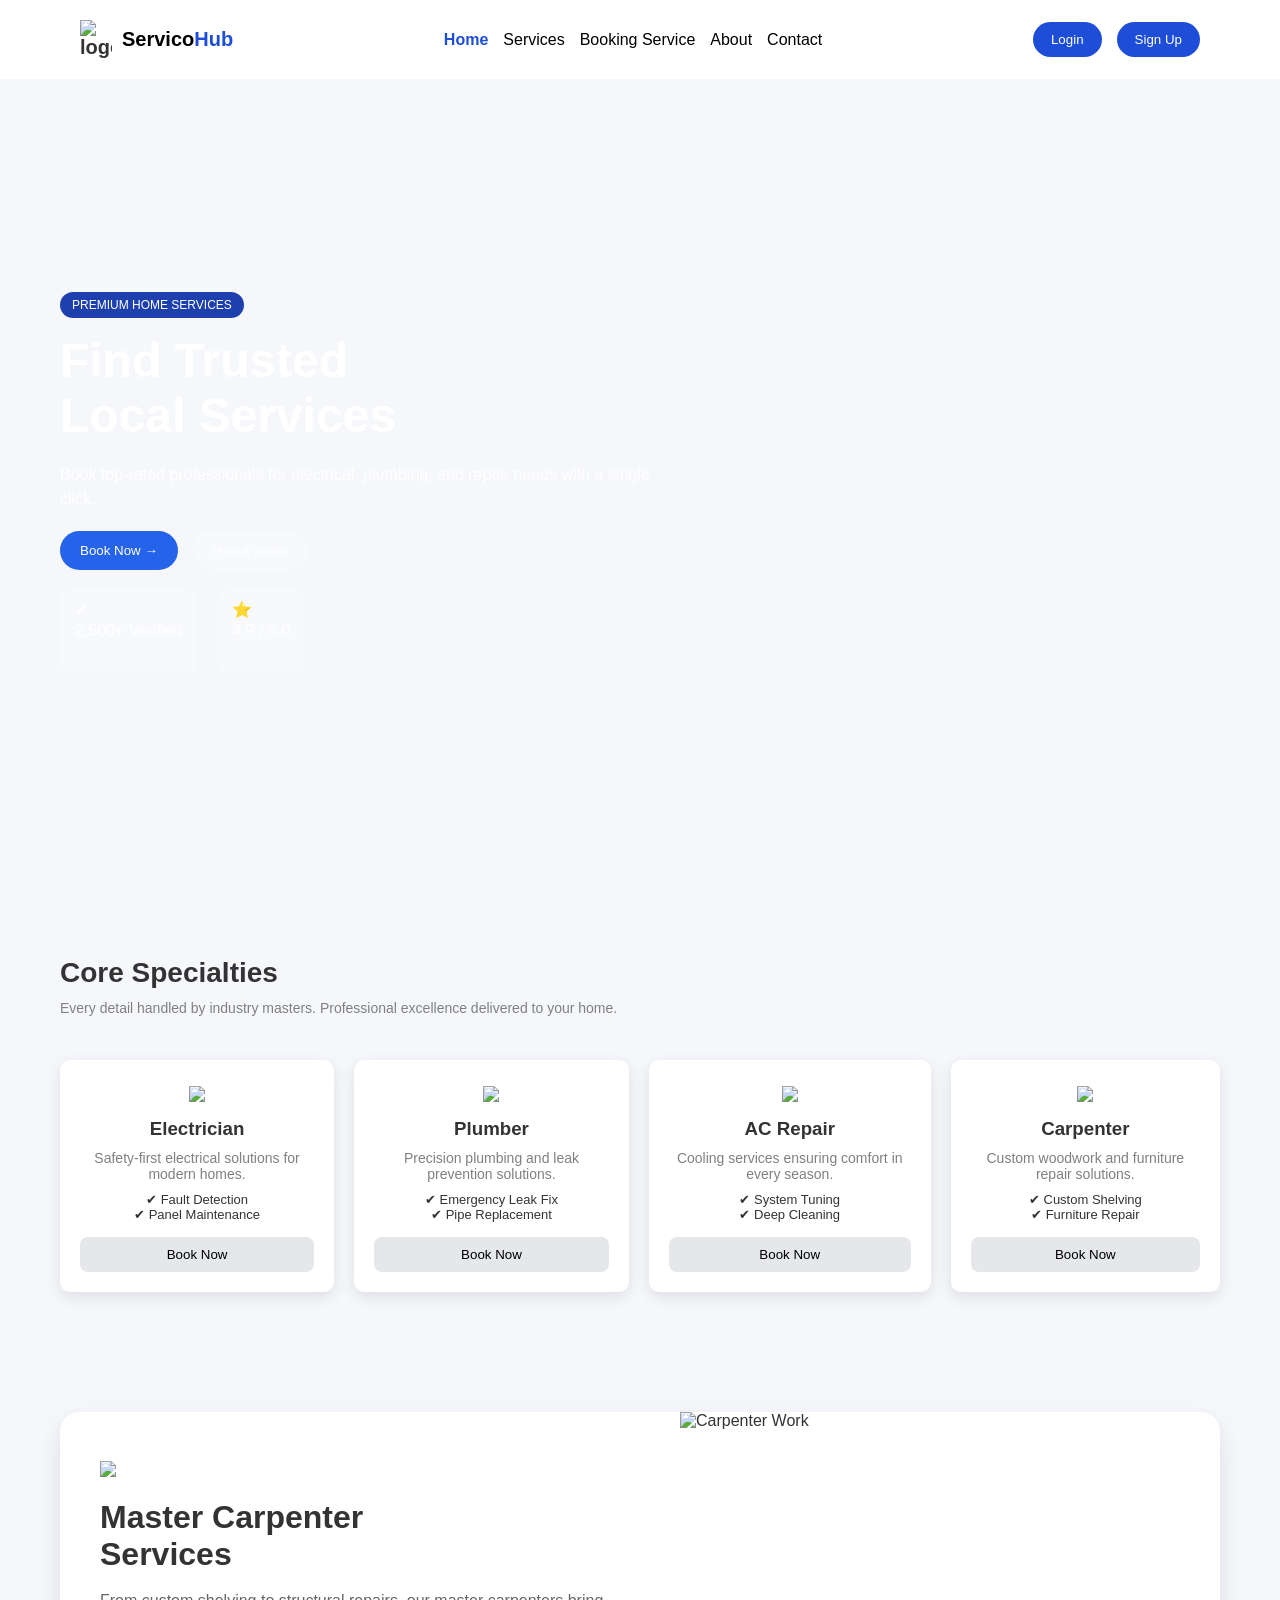
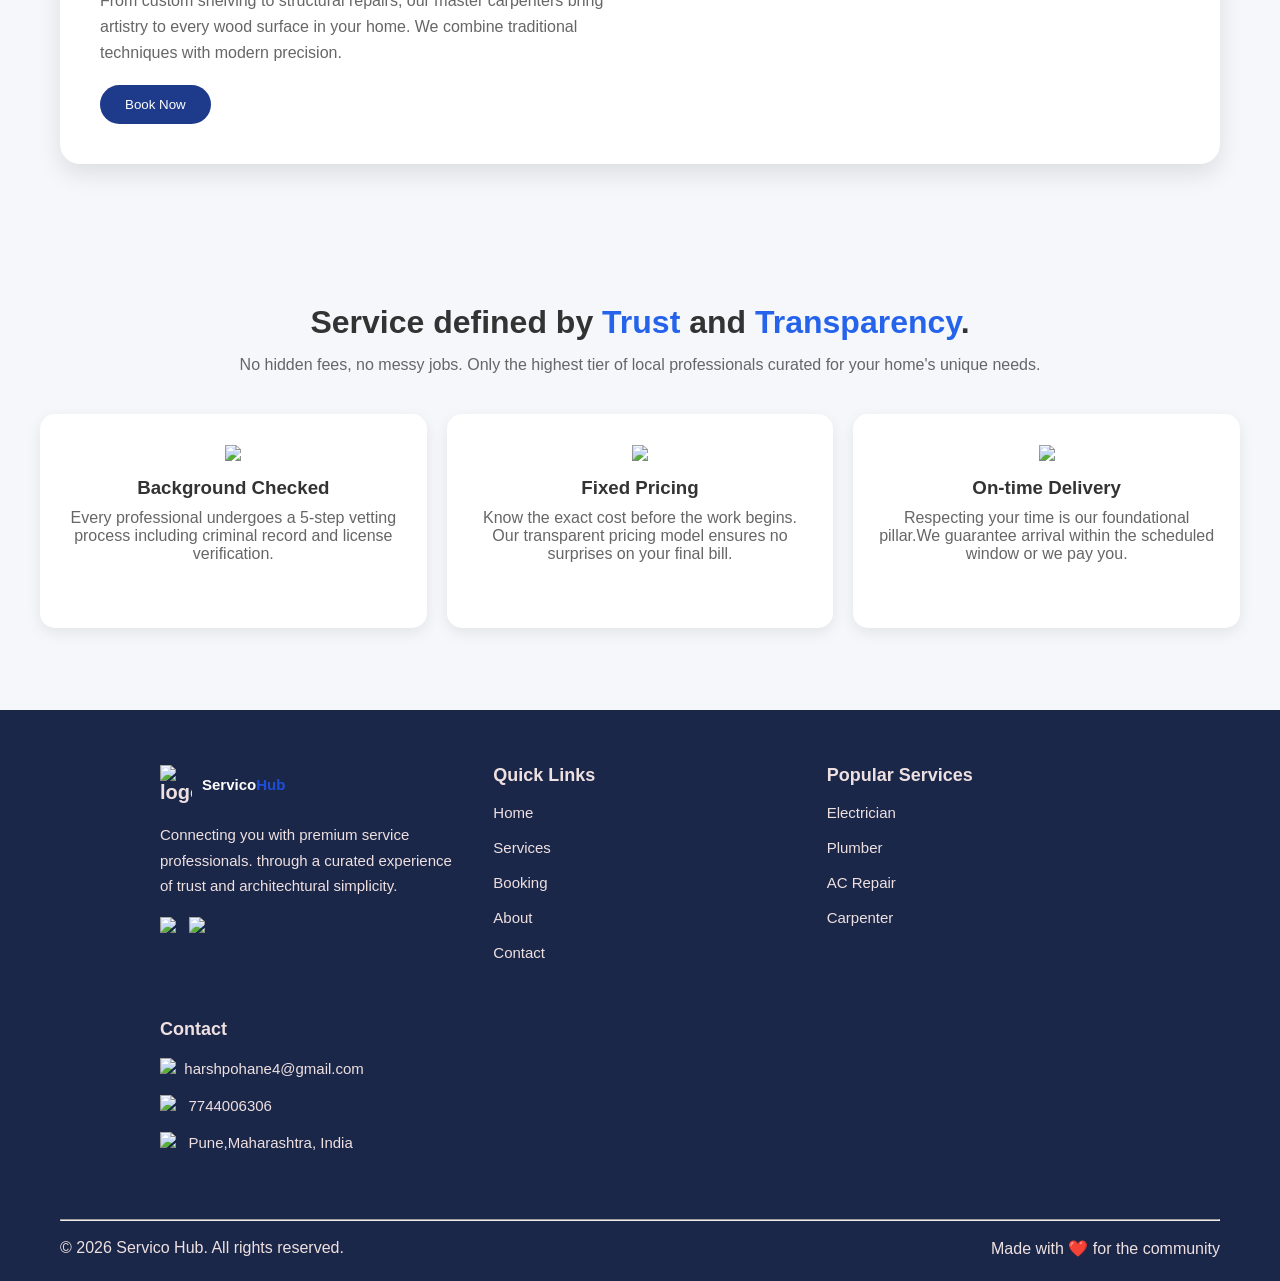
==== commit e616a498: "add major changes" ====
--- a/index.html
+++ b/index.html
@@ -166,7 +166,7 @@
     <div class="footer-brand">
       <div class="logo">
     <img src="https://img.icons8.com/fluency/48/service.png" alt="logo">
-   <a href="./index.html" class="logo-decoration"> <span style="color:black;">Servico<span style="color:white">Hub</span></span></a>
+   <a href="./index.html" class="logo-decoration"> <span style="color:white;">Servico<span style="color:#1e4ed8;">Hub</span></span></a>
   </div><br>
       <p class="paragraph">Connecting you with premium service professionals.
         through a curated experience of trust and architechtural simplicity.
--- a/css/header-footer.css
+++ b/css/header-footer.css
@@ -39,7 +39,7 @@
 
 nav a {
   text-decoration: none;
-  color: black;
+  color:black;
 }
 
 nav .active {
@@ -58,7 +58,7 @@
 footer {
   padding: 5px 60px;
   margin-top: 2px;
-  background-color:  #3857ac ;
+  background-color:  #1b2749 ;
 }
 
 .footer-container {
--- a/css/home.css
+++ b/css/home.css
@@ -1,156 +1,352 @@
-/* Body */
-body{
-font-family: Arial;
-margin:0;
-background:white;
-}
-
-
-.logo{
-color:white;
-font-size:22px;
-font-weight:bold;
-}
-
-.nav-links a{
-color:white;
-text-decoration:none;
-margin:0 10px;
-}
-
-.nav-links a:hover{
-color:#F97A00;
-}
-
-/* ServicesNames Section */
-.ServicesNames{
-background: #174ea6;
-color:white;
-text-align:center;
-padding:60px;
-}
-
-/* Services Section */
-.services{
-display:grid;
-grid-template-columns: repeat(2, 1fr);
-
-justify-content:center;
-gap:80px;
-padding:40px;
-
-}
-
-/* Card Design */
-.card{
-background:white;
-width: 80%; 
-padding: 20px;
-text-align:center;
-border-radius:10px;
-box-shadow:0 0 10px gray;
-
-display: flex;
-  flex-direction: column;
-  
-}
-
-.card img{
-width:80%;
-border-radius:10px;
-}
-
+* {
+  margin: 0;
+  padding: 0;
+  box-sizing: border-box;
+  font-family: Arial, sans-serif;
+}
+
+body {
+  background: #f5f7fb;
+  color: #333;
+  font-family: "Playfair Display", serif;
+  font-optical-sizing: auto;
+  font-weight: weight;
+  font-style: normal;
+}
+
+.hero {
+  background: url('https://woz-u.com/wp-content/uploads/2022/08/Coding-Featured.jpg') no-repeat center/cover;
+  height: 90vh;
+  display: flex;
+  align-items: center;
+  padding: 60px;
+  color: white;
+}
+
+.hero-content {
+  max-width: 600px;
+}
+
+.badge {
+  background: #1e40af;
+  padding: 6px 12px;
+  border-radius: 20px;
+  font-size: 12px;
+}
+
+.hero h1 {
+  font-size: 48px;
+  margin: 20px 0;
+}
+
+.hero p {
+  margin-bottom: 20px;
+  line-height: 1.5;
+}
+
+.hero-buttons {
+  display: flex;
+  gap: 15px;
+  margin-bottom: 20px;
+}
+
+.btn {
+  padding: 12px 20px;
+  border: none;
+  border-radius: 25px;
+  cursor: pointer;
+}
+
+.primary {
+  background: #2563eb;
+  color: white;
+}
+
+.secondary {
+  background: rgba(255,255,255,0.2);
+  color: white;
+}
+
+.hero-stats {
+  display: flex;
+  gap: 20px;
+}
+
+.stat-box {
+  background: rgba(255,255,255,0.2);
+  padding: 10px 15px;
+  border-radius: 10px;
+}
+
+.services {
+  padding: 60px;
+}
+
+.services-header {
+  display: flex;
+  justify-content: space-between;
+  align-items: center;
+  margin-bottom: 40px;
+  line-height: 1.7;
+}
+
+.services-header h2 {
+  font-size: 28px;
+}
+
+.services-header p {
+  font-size: 14px;
+  color: gray;
+}
+
+.service-grid {
+  display: flex;
+  justify-content: center;
+  gap: 20px;
+}
+
+.card {
+  background: white;
+  padding: 20px;
+  border-radius: 10px;
+  box-shadow: 0 5px 15px rgba(0,0,0,0.1);
+  text-align: center;
+}
+
+.card .icon {
+  font-size: 24px;
+  margin-bottom: 10px;
+}
+
+.card h3 {
+  margin-bottom: 10px;
+}
+
+.card p {
+  font-size: 14px;
+  color:gray;
+  margin-bottom: 10px;
+}
 
 .card ul {
-  padding-left: 18px;
-  margin: 10px 0;
-  text-align: left;
+  list-style: none;
+  font-size: 13px;
+  margin-bottom: 15px;
 }
 
 .card button {
-  margin-top: auto;
-  padding: 12px;
+  width: 100%;
+  padding: 10px;
+  border: none;
+  background: #e5e7eb;
+  border-radius: 8px;
+  cursor: pointer;
+}
+
+/* 📱 MOBILE (≤600px) */
+@media (max-width: 600px) {
+
+  .hero {
+    height: auto;
+    padding: 30px 20px;
+  }
+
+  .hero h1 {
+    font-size: 28px;
+  }
+
+  .hero-buttons {
+    flex-direction: column;
+  }
+
+  .hero-stats {
+    flex-direction: column;
+  }
+
+  .services {
+    padding: 30px 20px;
+  }
+
+  .services-header {
+    flex-direction: column;
+    align-items: flex-start;
+    gap: 10px;
+  }
+
+  .service-grid {
+    grid-template-columns: 1fr;
+  }
+}
+
+/* 📲 TABLET (601px–1024px) */
+@media (min-width: 601px) and (max-width: 1024px) {
+
+  .hero {
+    padding: 40px;
+  }
+
+  .hero h1 {
+    font-size: 36px;
+  }
+
+  .service-grid {
+    grid-template-columns: repeat(2, 1fr);
+  }
+}
+
+/* 💻 LAPTOP (1025px–1440px) */
+@media (min-width: 1025px) and (max-width: 1440px) {
+  .service-grid {
+    grid-template-columns: repeat(3, 1fr);
+  }
+}
+
+
+.carpenter {
+  padding: 60px;
+}
+
+.carpenter-container {
+  display: flex;
+  background: #fff;
+  border-radius: 20px;
+  overflow: hidden;
+  box-shadow: 0 10px 25px rgba(0,0,0,0.1);
+}
+
+.carpenter-text {
+  flex: 1;
+  padding: 40px;
+}
+
+.carpenter-text .icon {
+  font-size: 28px;
+  margin-bottom: 15px;
+}
+
+.carpenter-text h2 {
+  font-size: 32px;
+  margin-bottom: 15px;
+}
+
+.carpenter-text p {
+  color: #666;
+  margin-bottom: 20px;
+  line-height: 1.6;
+}
+
+.primary-btn {
+  padding: 12px 25px;
+  background: #1e3a8a;
+  color: white;
+  border: none;
   border-radius: 25px;
-  width: 90%; 
-}
-/* Button */
-button{
-background:#174ea6;
-color:white;
-border:none;
-padding:10px;
-cursor:pointer;
-margin-top:10px;
-border-radius: 30px;
-}
-
-.recommedations{
-   margin-top: 30px;
-   color:black;
-   display: flex;
-   flex-direction: row;
-   align-items: center;
-   gap: 20px;
-   margin-left: 100px;
-}
-.recommedations-items{
-   display: flex;
-   flex-direction: column;
-   align-items: center;
-   gap: 10px;
-   margin-top: 10px;
-   margin-left: 10px;
-}
-.recommedations-count{
-   font-size: 20px;
-   font-weight: 600;
-   font-family: 'Trebuchet MS', 'Lucida Sans Unicode', 'Lucida Grande', 'Lucida Sans', Arial, sans-serif;
-}
-.work-section-container{
-   display: flex;
-   flex-direction: column;
-   align-items: center;
-   margin-top: 50px;
-   font-family: 'Trebuchet MS', 'Lucida Sans Unicode', 'Lucida Grande', 'Lucida Sans', Arial, sans-serif;
-}
-
-.work-section-heading{
-   font-size: 40px;
-   font-weight: 700;
-}
-.work-section-description{
-   margin-top: 10px;
-   font-weight: 700;
-}
-.work-section-card-container{
-   display: flex;
-   flex-direction: row;
-   justify-content: space-evenly;
-   gap: 30px;
-   margin-top: 30px;
-   margin-right: 100px;
-   margin-left: 100px;
-}
-.work-card-heading{
-   font-size: 20px;
-   font-weight: 700;
-}
-.work-section-card-container-items{
-   display: flex;
-   flex-direction: column;
-   justify-content: center;
-   gap: 10px;
-   background-color:white;
-   padding: 20px;
-   border-radius: 10px;
-   height: 200px;
-   width: 200px;
-   box-shadow: 0px 4px 8px rgba(0, 0, 0, 0.1);
-
-}
-
-.work-section-card-container-items:hover{
-   border: 1px solid #E6501B;
-   transition: border 0.6s ease;
-
-}
+  cursor: pointer;
+}
+
+
+.carpenter-image {
+  flex: 1;
+}
+
+.carpenter-image img {
+  width: 100%;
+  height: 100%;
+  object-fit: cover;
+}
+
+.trust {
+  text-align: center;
+  padding: 80px 40px;
+}
+
+.trust h2 {
+  font-size: 32px;
+  margin-bottom: 15px;
+}
+
+.trust h2 span {
+  color: #2563eb;
+}
+
+.trust p {
+  color: #666;
+  margin-bottom: 40px;
+}
+
+.trust-grid {
+  display: grid;
+  grid-template-columns: repeat(3, 1fr);
+  gap: 20px;
+  align-items: start;
+}
+
+.trust-card {
+  background: #fff;
+  padding: 25px;
+  border-radius: 15px;
+  box-shadow: 0 5px 15px rgba(0,0,0,0.08);
+  align-items: start;
+}
+
+.trust-card .icon {
+  font-size: 24px;
+  margin-bottom: 10px;
+}
+
+.trust-card h3 {
+  margin-bottom: 10px;
+}
+
+
+/* 📱 MOBILE */
+
+@media (max-width: 600px) {
+
+  .carpenter {
+    padding: 20px;
+  }
+
+  .carpenter-container {
+    flex-direction: column;
+  }
+
+  .carpenter-text {
+    padding: 20px;
+  }
+
+  .carpenter-text h2 {
+    font-size: 24px;
+  }
+
+  .trust {
+    padding: 40px 20px;
+  }
+
+  .trust h2 {
+    font-size: 24px;
+  }
+
+  .trust-grid {
+    grid-template-columns: 1fr;
+  }
+}
+
+/* 📲 TABLET */
+@media (min-width: 601px) and (max-width: 1024px) {
+
+  .carpenter-container {
+    flex-direction: column;
+  }
+
+  .trust-grid {
+    grid-template-columns: repeat(2, 1fr);
+  }
+}
+
+/* 💻 LAPTOP */
+@media (min-width: 1025px) and (max-width: 1440px) {
+  .trust-grid {
+    grid-template-columns: repeat(3, 1fr);
+  }
+}
